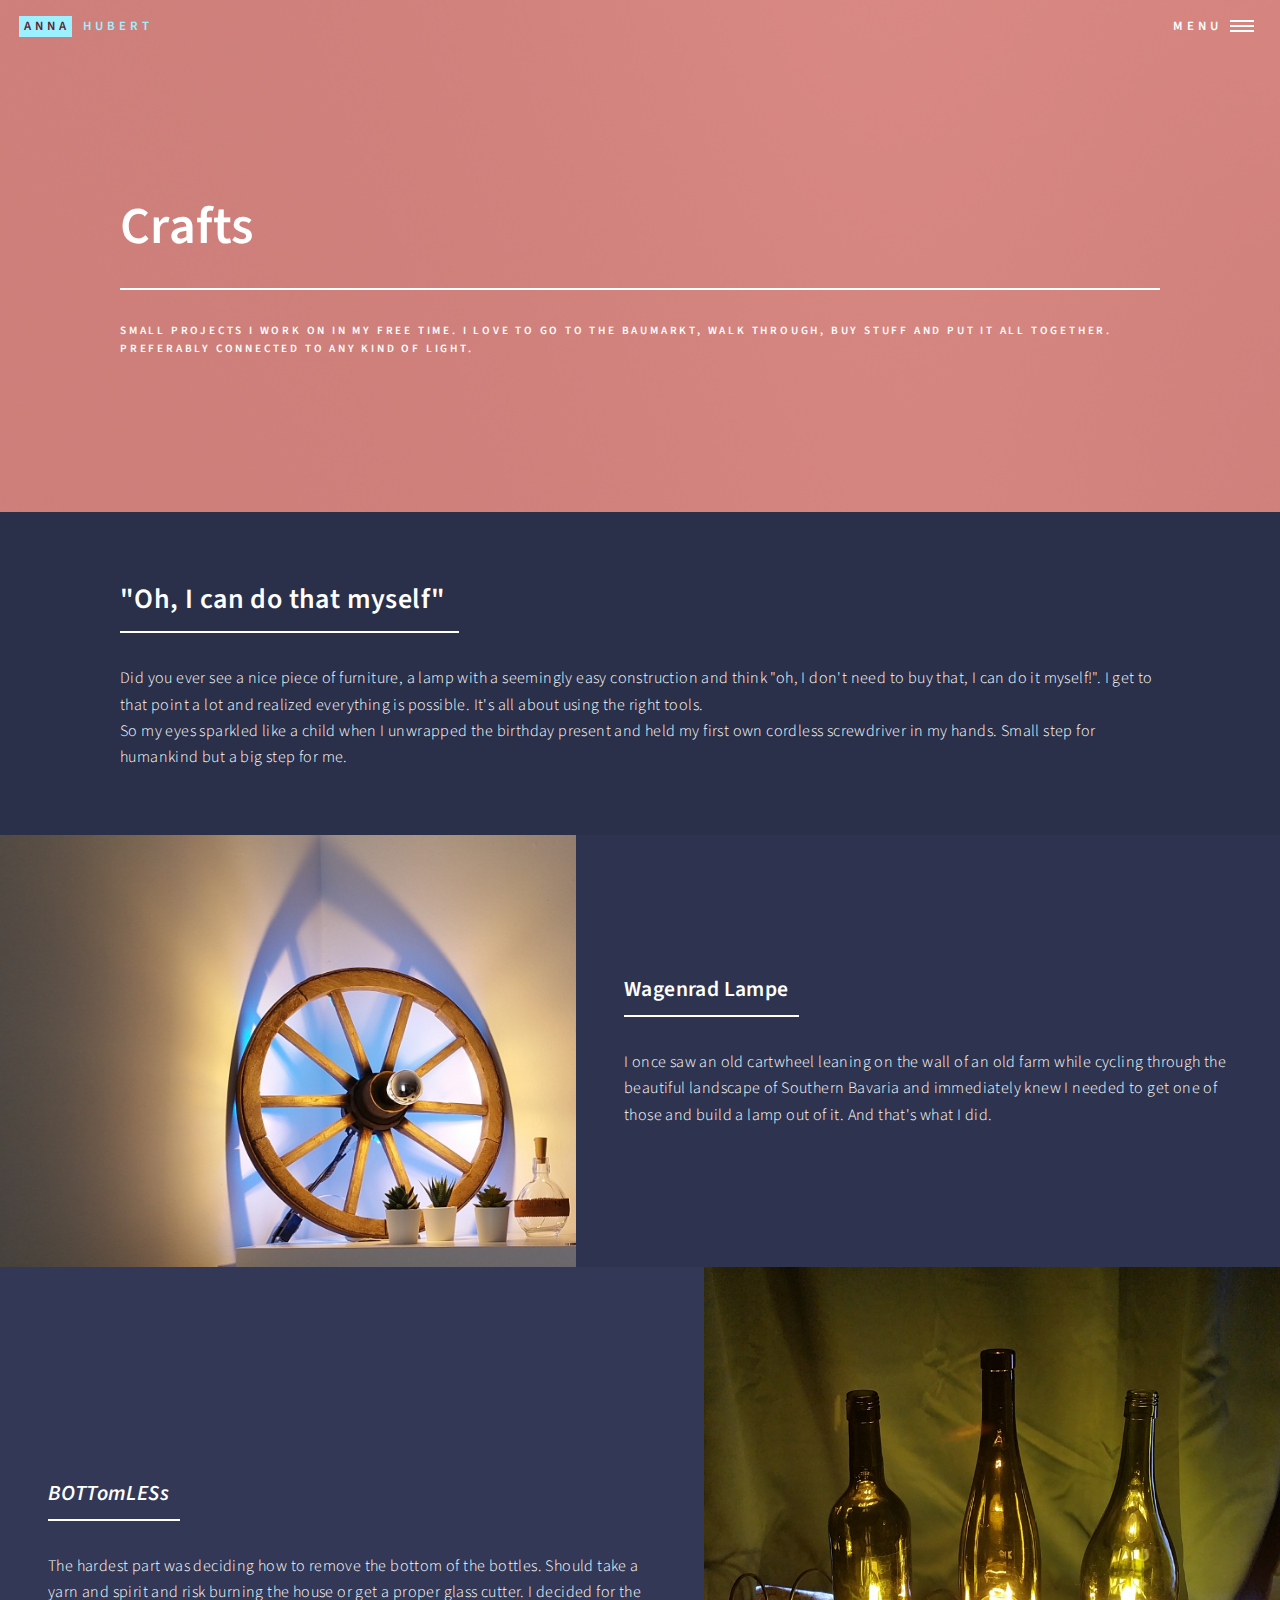
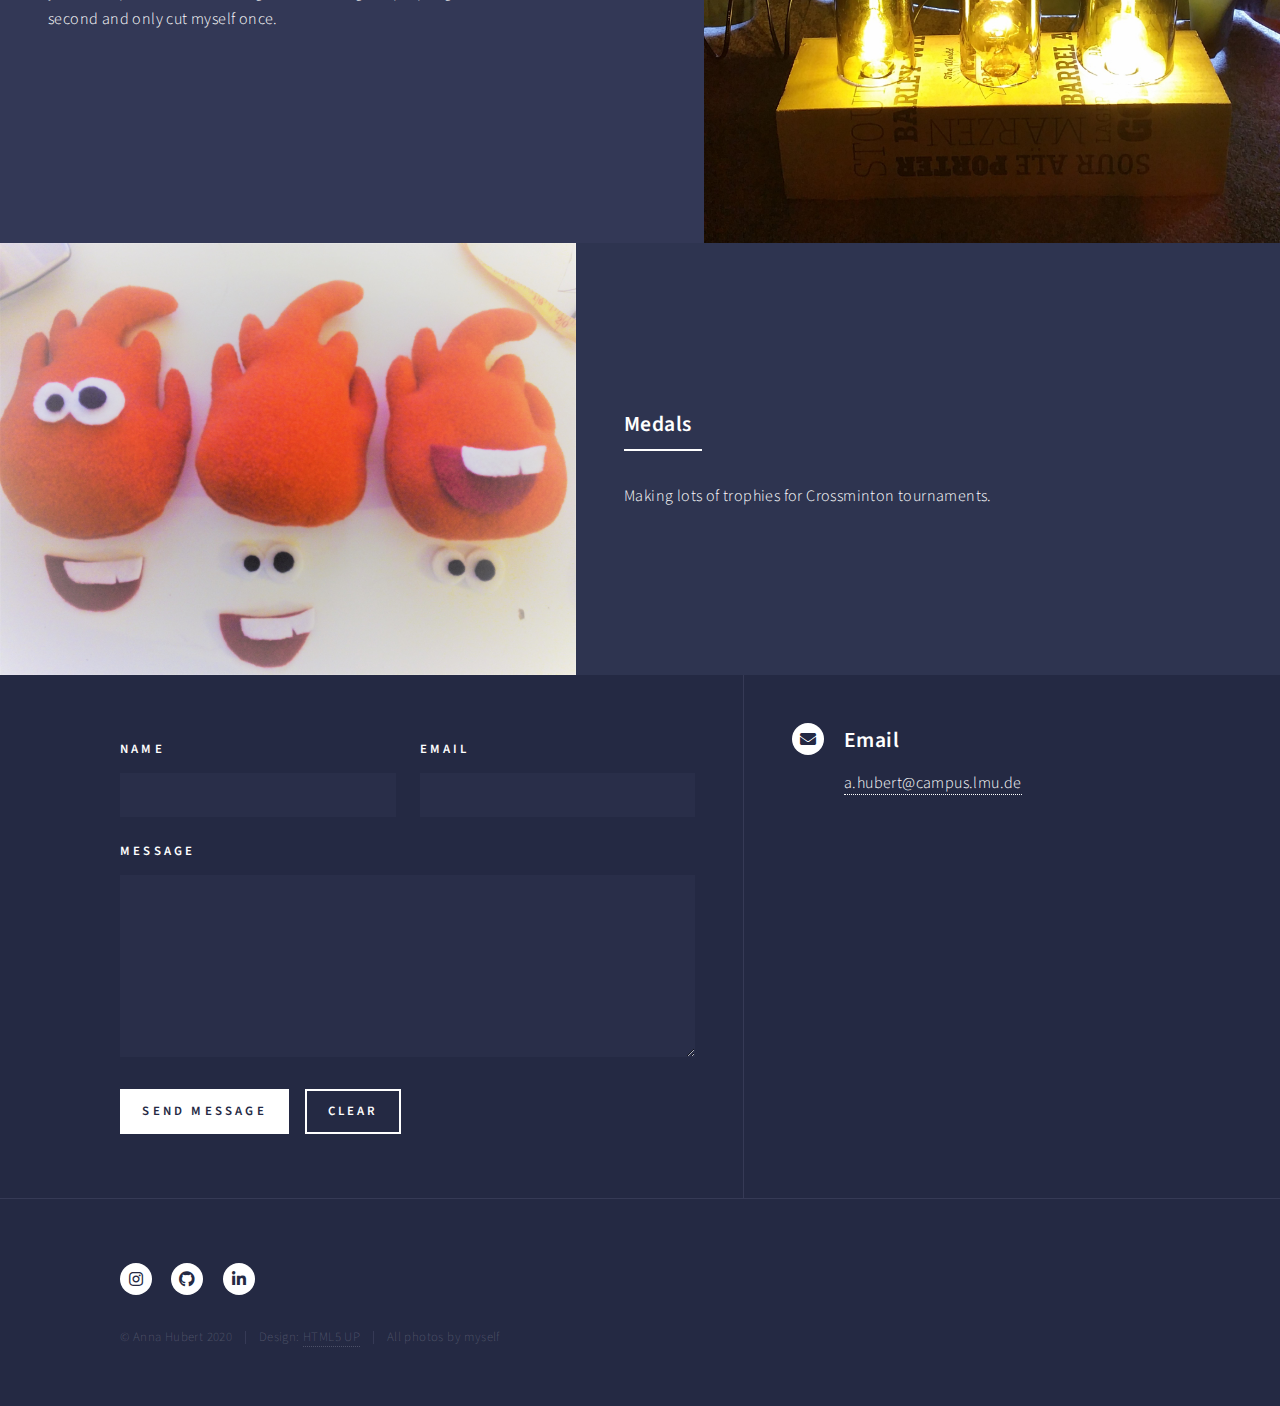
==== crafts.html @ f58e3ef0 "add upload files" ====
<!DOCTYPE HTML>
<!--
	Forty by HTML5 UP
	html5up.net | @ajlkn
	Free for personal and commercial use under the CCA 3.0 license (html5up.net/license)
-->
<html>
<head>
	<title>Anna Hubert</title>
	<meta charset="utf-8" />
	<meta name="viewport" content="width=device-width, initial-scale=1, user-scalable=no" />
	<link rel="stylesheet" href="assets/css/main.css" />
	<noscript><link rel="stylesheet" href="assets/css/noscript.css" /></noscript>
</head>
<body class="is-preload">

<!-- Wrapper -->
<div id="wrapper">

	<!-- Header -->
	<!-- Note: The "styleN" class below should match that of the banner element. -->
	<header id="header" class="alt style2">
		<a href="index.html" class="logo"><strong>Anna</strong> <span>Hubert</span></a>
		<nav>
			<a href="#menu">Menu</a>
		</nav>
	</header>

	<!-- Menu -->
	<nav id="menu">
		<ul class="links">
			<li><a href="index.html">Home</a></li>
			<li><a href="projects.html">Projects</a></li>
			<li><a href="me.html">Me</a></li>
			<li><a href="crafts.html">Crafts</a></li>
			<li><a href="sports.html">Sports</a></li>
		</ul>
	</nav>

	<!-- Banner -->
	<!-- Note: The "styleN" class below should match that of the header element. -->
	<section id="banner" class="style3">
		<div class="inner">
							<span class="image">
								<img src="images/pic07.jpg" alt="" />
							</span>
			<header class="major">
				<h1>Crafts</h1>
			</header>
			<div class="content">
				<p>Small projects I work on in my free time. I love to go to the Baumarkt, walk through, buy stuff and put it all together. Preferably connected to any kind of light.</p>
			</div>
		</div>
	</section>

	<!-- Main -->
	<div id="main">

		<!-- One -->
		<section id="one">
			<div class="inner">
				<header class="major">
					<h2>"Oh, I can do that myself"</h2>
				</header>
				<p>Did you ever see a nice piece of furniture, a lamp with a seemingly easy construction and think "oh, I don't need to buy that, I can do it myself!". I get to that point a lot and realized everything is possible. It's all about using the right tools. <br> So my eyes sparkled like a child when I unwrapped the birthday present and held my first own cordless screwdriver in my hands. Small step for humankind but a big step for me.</p>
			</div>
		</section>

		<!-- Two -->
		<section id="two" class="spotlights">
			<section>
				<a href="generic.html" class="image">
					<img src="images/wagenrad01.jpg" alt="" data-position="center center" />
				</a>
				<div class="content">
					<div class="inner">
						<header class="major">
							<h3>Wagenrad Lampe</h3>
						</header>
						<p>I once saw an old cartwheel leaning on the wall of an old farm while cycling through the beautiful landscape of Southern Bavaria and immediately knew I needed to get one of those and build a lamp out of it. And that's what I did.</p>
					</div>
				</div>
			</section>

			<!-- Three -->
			<section>
				<a href="generic.html" class="image">
					<img src="images/bottles02.jpg" alt="" data-position="top center" />
				</a>
				<div class="content">
					<div class="inner">
						<header class="major">
							<h3><i>BOTTomLESs</i></h3>
						</header>
						<p>The hardest part was deciding how to remove the bottom of the bottles. Should take a yarn and spirit and risk burning the house or get a proper glass cutter. I decided for the second and only cut myself once. </p>
					</div>
				</div>
			</section>


			<section>
				<a href="generic.html" class="image">
					<img src="images/poing.jpg" alt="" data-position="25% 25%" />
				</a>
				<div class="content">
					<div class="inner">
						<header class="major">
							<h3>Medals</h3>
						</header>
						<p>Making lots of trophies for Crossminton tournaments.</p>
					</div>
				</div>
			</section>
		</section>

	</div>

	<!-- Contact -->
	<section id="contact">
		<div class="inner">
			<section>
				<form method="post" action="#">
					<div class="fields">
						<div class="field half">
							<label for="name">Name</label>
							<input type="text" name="name" id="name" />
						</div>
						<div class="field half">
							<label for="email">Email</label>
							<input type="text" name="email" id="email" />
						</div>
						<div class="field">
							<label for="message">Message</label>
							<textarea name="message" id="message" rows="6"></textarea>
						</div>
					</div>
					<ul class="actions">
						<li><input type="submit" value="Send Message" class="primary" /></li>
						<li><input type="reset" value="Clear" /></li>
					</ul>
				</form>
			</section>
			<section class="split">
				<section>
					<div class="contact-method">
						<span class="icon solid alt fa-envelope"></span>
						<h3>Email</h3>
						<a href="#">a.hubert@campus.lmu.de</a>
					</div>
				</section>
			</section>
		</div>
	</section>

	<!-- Footer -->
	<footer id="footer">
		<div class="inner">
			<ul class="icons">
				<li><a href="#" class="icon brands alt fa-instagram"><span class="label">Instagram</span></a></li>
				<li><a href="#" class="icon brands alt fa-github"><span class="label">GitHub</span></a></li>
				<li><a href="#" class="icon brands alt fa-linkedin-in"><span class="label">LinkedIn</span></a></li>
			</ul>
			<ul class="copyright">
				<li>&copy; Anna Hubert 2020</li><li>Design: <a href="https://html5up.net">HTML5 UP</a></li><li>All photos by myself</li>
			</ul>
		</div>
	</footer>

</div>

<!-- Scripts -->
<script src="assets/js/jquery.min.js"></script>
<script src="assets/js/jquery.scrolly.min.js"></script>
<script src="assets/js/jquery.scrollex.min.js"></script>
<script src="assets/js/browser.min.js"></script>
<script src="assets/js/breakpoints.min.js"></script>
<script src="assets/js/util.js"></script>
<script src="assets/js/main.js"></script>

</body>
</html>
---- assets/css/main.css ----
@import url(fontawesome-all.min.css);
@import url("https://fonts.googleapis.com/css?family=Source+Sans+Pro:300,300italic,600,600italic");

/*
	Forty by HTML5 UP
	html5up.net | @ajlkn
	Free for personal and commercial use under the CCA 3.0 license (html5up.net/license)
*/

html, body, div, span, applet, object,
iframe, h1, h2, h3, h4, h5, h6, p, blockquote,
pre, a, abbr, acronym, address, big, cite,
code, del, dfn, em, img, ins, kbd, q, s, samp,
small, strike, strong, sub, sup, tt, var, b,
u, i, center, dl, dt, dd, ol, ul, li, fieldset,
form, label, legend, table, caption, tbody,
tfoot, thead, tr, th, td, article, aside,
canvas, details, embed, figure, figcaption,
footer, header, hgroup, menu, nav, output, ruby,
section, summary, time, mark, audio, video {
	margin: 0;
	padding: 0;
	border: 0;
	font-size: 100%;
	font: inherit;
	vertical-align: baseline;}

article, aside, details, figcaption, figure,
footer, header, hgroup, menu, nav, section {
	display: block;}

body {
	line-height: 1;
}

ol, ul {
	list-style: none;
}

blockquote, q {
	quotes: none;
}

	blockquote:before, blockquote:after, q:before, q:after {
		content: '';
		content: none;
	}

table {
	border-collapse: collapse;
	border-spacing: 0;
}

body {
	-webkit-text-size-adjust: none;
}

mark {
	background-color: transparent;
	color: inherit;
}

input::-moz-focus-inner {
	border: 0;
	padding: 0;
}

input, select, textarea {
	-moz-appearance: none;
	-webkit-appearance: none;
	-ms-appearance: none;
	appearance: none;
}

/* Basic */

	@-ms-viewport {
		width: device-width;
	}

	body {
		-ms-overflow-style: scrollbar;
	}

	@media screen and (max-width: 480px) {

		html, body {
			min-width: 320px;
		}

	}

	html {
		box-sizing: border-box;
	}

	*, *:before, *:after {
		box-sizing: inherit;
	}

	body {
		background: #242943;
	}

		body.is-preload *, body.is-preload *:before, body.is-preload *:after {
			-moz-animation: none !important;
			-webkit-animation: none !important;
			-ms-animation: none !important;
			animation: none !important;
			-moz-transition: none !important;
			-webkit-transition: none !important;
			-ms-transition: none !important;
			transition: none !important;
		}

/* Type */

	body, input, select, textarea {
		color: #ffffff;
		font-family: "Source Sans Pro", Helvetica, sans-serif;
		font-size: 17pt;
		font-weight: 300;
		letter-spacing: 0.025em;
		line-height: 1.65;
	}

		@media screen and (max-width: 1680px) {

			body, input, select, textarea {
				font-size: 14pt;
			}

		}

		@media screen and (max-width: 1280px) {

			body, input, select, textarea {
				font-size: 12pt;
			}

		}

		@media screen and (max-width: 360px) {

			body, input, select, textarea {
				font-size: 11pt;
			}

		}

	a {
		-moz-transition: color 0.2s ease-in-out, border-bottom-color 0.2s ease-in-out;
		-webkit-transition: color 0.2s ease-in-out, border-bottom-color 0.2s ease-in-out;
		-ms-transition: color 0.2s ease-in-out, border-bottom-color 0.2s ease-in-out;
		transition: color 0.2s ease-in-out, border-bottom-color 0.2s ease-in-out;
		border-bottom: dotted 1px;
		color: inherit;
		text-decoration: none;
	}

		a:hover {
			border-bottom-color: transparent;
			color: #9bf1ff !important;
		}

		a:active {
			color: #53e3fb !important;
		}

	strong, b {
		color: #ffffff;
		font-weight: 600;
	}

	em, i {
		font-style: italic;
	}

	p {
		margin: 0 0 2em 0;
	}

	h1, h2, h3, h4, h5, h6 {
		color: #ffffff;
		font-weight: 600;
		line-height: 1.65;
		margin: 0 0 1em 0;
	}

		h1 a, h2 a, h3 a, h4 a, h5 a, h6 a {
			color: inherit;
			border-bottom: 0;
		}

	h1 {
		font-size: 2.5em;
	}

	h2 {
		font-size: 1.75em;
	}

	h3 {
		font-size: 1.35em;
	}

	h4 {
		font-size: 1.1em;
	}

	h5 {
		font-size: 0.9em;
	}

	h6 {
		font-size: 0.7em;
	}

	@media screen and (max-width: 736px) {

		h1 {
			font-size: 2em;
		}

		h2 {
			font-size: 1.5em;
		}

		h3 {
			font-size: 1.25em;
		}

	}

	sub {
		font-size: 0.8em;
		position: relative;
		top: 0.5em;
	}

	sup {
		font-size: 0.8em;
		position: relative;
		top: -0.5em;
	}

	blockquote {
		border-left: solid 4px rgba(212, 212, 255, 0.1);
		font-style: italic;
		margin: 0 0 2em 0;
		padding: 0.5em 0 0.5em 2em;
	}

	code {
		background: rgba(212, 212, 255, 0.035);
		font-family: "Courier New", monospace;
		font-size: 0.9em;
		margin: 0 0.25em;
		padding: 0.25em 0.65em;
	}

	pre {
		-webkit-overflow-scrolling: touch;
		font-family: "Courier New", monospace;
		font-size: 0.9em;
		margin: 0 0 2em 0;
	}

		pre code {
			display: block;
			line-height: 1.75;
			padding: 1em 1.5em;
			overflow-x: auto;
		}

	hr {
		border: 0;
		border-bottom: solid 1px rgba(212, 212, 255, 0.1);
		margin: 2em 0;
	}

		hr.major {
			margin: 3em 0;
		}

	.align-left {
		text-align: left;
	}

	.align-center {
		text-align: center;
	}

	.align-right {
		text-align: right;
	}

/* Row */

	.row {
		display: flex;
		flex-wrap: wrap;
		box-sizing: border-box;
		align-items: stretch;
	}

		.row > * {
			box-sizing: border-box;
		}

		.row.gtr-uniform > * > :last-child {
			margin-bottom: 0;
		}

		.row.aln-left {
			justify-content: flex-start;
		}

		.row.aln-center {
			justify-content: center;
		}

		.row.aln-right {
			justify-content: flex-end;
		}

		.row.aln-top {
			align-items: flex-start;
		}

		.row.aln-middle {
			align-items: center;
		}

		.row.aln-bottom {
			align-items: flex-end;
		}

		.row > .imp {
			order: -1;
		}

		.row > .col-1 {
			width: 8.33333%;
		}

		.row > .off-1 {
			margin-left: 8.33333%;
		}

		.row > .col-2 {
			width: 16.66667%;
		}

		.row > .off-2 {
			margin-left: 16.66667%;
		}

		.row > .col-3 {
			width: 25%;
		}

		.row > .off-3 {
			margin-left: 25%;
		}

		.row > .col-4 {
			width: 33.33333%;
		}

		.row > .off-4 {
			margin-left: 33.33333%;
		}

		.row > .col-5 {
			width: 41.66667%;
		}

		.row > .off-5 {
			margin-left: 41.66667%;
		}

		.row > .col-6 {
			width: 50%;
		}

		.row > .off-6 {
			margin-left: 50%;
		}

		.row > .col-7 {
			width: 58.33333%;
		}

		.row > .off-7 {
			margin-left: 58.33333%;
		}

		.row > .col-8 {
			width: 66.66667%;
		}

		.row > .off-8 {
			margin-left: 66.66667%;
		}

		.row > .col-9 {
			width: 75%;
		}

		.row > .off-9 {
			margin-left: 75%;
		}

		.row > .col-10 {
			width: 83.33333%;
		}

		.row > .off-10 {
			margin-left: 83.33333%;
		}

		.row > .col-11 {
			width: 91.66667%;
		}

		.row > .off-11 {
			margin-left: 91.66667%;
		}

		.row > .col-12 {
			width: 100%;
		}

		.row > .off-12 {
			margin-left: 100%;
		}

		.row.gtr-0 {
			margin-top: 0;
			margin-left: 0em;
		}

			.row.gtr-0 > * {
				padding: 0 0 0 0em;
			}

			.row.gtr-0.gtr-uniform {
				margin-top: 0em;
			}

				.row.gtr-0.gtr-uniform > * {
					padding-top: 0em;
				}

		.row.gtr-25 {
			margin-top: 0;
			margin-left: -0.5em;
		}

			.row.gtr-25 > * {
				padding: 0 0 0 0.5em;
			}

			.row.gtr-25.gtr-uniform {
				margin-top: -0.5em;
			}

				.row.gtr-25.gtr-uniform > * {
					padding-top: 0.5em;
				}

		.row.gtr-50 {
			margin-top: 0;
			margin-left: -1em;
		}

			.row.gtr-50 > * {
				padding: 0 0 0 1em;
			}

			.row.gtr-50.gtr-uniform {
				margin-top: -1em;
			}

				.row.gtr-50.gtr-uniform > * {
					padding-top: 1em;
				}

		.row {
			margin-top: 0;
			margin-left: -2em;
		}

			.row > * {
				padding: 0 0 0 2em;
			}

			.row.gtr-uniform {
				margin-top: -2em;
			}

				.row.gtr-uniform > * {
					padding-top: 2em;
				}

		.row.gtr-150 {
			margin-top: 0;
			margin-left: -3em;
		}

			.row.gtr-150 > * {
				padding: 0 0 0 3em;
			}

			.row.gtr-150.gtr-uniform {
				margin-top: -3em;
			}

				.row.gtr-150.gtr-uniform > * {
					padding-top: 3em;
				}

		.row.gtr-200 {
			margin-top: 0;
			margin-left: -4em;
		}

			.row.gtr-200 > * {
				padding: 0 0 0 4em;
			}

			.row.gtr-200.gtr-uniform {
				margin-top: -4em;
			}

				.row.gtr-200.gtr-uniform > * {
					padding-top: 4em;
				}

		@media screen and (max-width: 1680px) {

			.row {
				display: flex;
				flex-wrap: wrap;
				box-sizing: border-box;
				align-items: stretch;
			}

				.row > * {
					box-sizing: border-box;
				}

				.row.gtr-uniform > * > :last-child {
					margin-bottom: 0;
				}

				.row.aln-left {
					justify-content: flex-start;
				}

				.row.aln-center {
					justify-content: center;
				}

				.row.aln-right {
					justify-content: flex-end;
				}

				.row.aln-top {
					align-items: flex-start;
				}

				.row.aln-middle {
					align-items: center;
				}

				.row.aln-bottom {
					align-items: flex-end;
				}

				.row > .imp-xlarge {
					order: -1;
				}

				.row > .col-1-xlarge {
					width: 8.33333%;
				}

				.row > .off-1-xlarge {
					margin-left: 8.33333%;
				}

				.row > .col-2-xlarge {
					width: 16.66667%;
				}

				.row > .off-2-xlarge {
					margin-left: 16.66667%;
				}

				.row > .col-3-xlarge {
					width: 25%;
				}

				.row > .off-3-xlarge {
					margin-left: 25%;
				}

				.row > .col-4-xlarge {
					width: 33.33333%;
				}

				.row > .off-4-xlarge {
					margin-left: 33.33333%;
				}

				.row > .col-5-xlarge {
					width: 41.66667%;
				}

				.row > .off-5-xlarge {
					margin-left: 41.66667%;
				}

				.row > .col-6-xlarge {
					width: 50%;
				}

				.row > .off-6-xlarge {
					margin-left: 50%;
				}

				.row > .col-7-xlarge {
					width: 58.33333%;
				}

				.row > .off-7-xlarge {
					margin-left: 58.33333%;
				}

				.row > .col-8-xlarge {
					width: 66.66667%;
				}

				.row > .off-8-xlarge {
					margin-left: 66.66667%;
				}

				.row > .col-9-xlarge {
					width: 75%;
				}

				.row > .off-9-xlarge {
					margin-left: 75%;
				}

				.row > .col-10-xlarge {
					width: 83.33333%;
				}

				.row > .off-10-xlarge {
					margin-left: 83.33333%;
				}

				.row > .col-11-xlarge {
					width: 91.66667%;
				}

				.row > .off-11-xlarge {
					margin-left: 91.66667%;
				}

				.row > .col-12-xlarge {
					width: 100%;
				}

				.row > .off-12-xlarge {
					margin-left: 100%;
				}

				.row.gtr-0 {
					margin-top: 0;
					margin-left: 0em;
				}

					.row.gtr-0 > * {
						padding: 0 0 0 0em;
					}

					.row.gtr-0.gtr-uniform {
						margin-top: 0em;
					}

						.row.gtr-0.gtr-uniform > * {
							padding-top: 0em;
						}

				.row.gtr-25 {
					margin-top: 0;
					margin-left: -0.5em;
				}

					.row.gtr-25 > * {
						padding: 0 0 0 0.5em;
					}

					.row.gtr-25.gtr-uniform {
						margin-top: -0.5em;
					}

						.row.gtr-25.gtr-uniform > * {
							padding-top: 0.5em;
						}

				.row.gtr-50 {
					margin-top: 0;
					margin-left: -1em;
				}

					.row.gtr-50 > * {
						padding: 0 0 0 1em;
					}

					.row.gtr-50.gtr-uniform {
						margin-top: -1em;
					}

						.row.gtr-50.gtr-uniform > * {
							padding-top: 1em;
						}

				.row {
					margin-top: 0;
					margin-left: -2em;
				}

					.row > * {
						padding: 0 0 0 2em;
					}

					.row.gtr-uniform {
						margin-top: -2em;
					}

						.row.gtr-uniform > * {
							padding-top: 2em;
						}

				.row.gtr-150 {
					margin-top: 0;
					margin-left: -3em;
				}

					.row.gtr-150 > * {
						padding: 0 0 0 3em;
					}

					.row.gtr-150.gtr-uniform {
						margin-top: -3em;
					}

						.row.gtr-150.gtr-uniform > * {
							padding-top: 3em;
						}

				.row.gtr-200 {
					margin-top: 0;
					margin-left: -4em;
				}

					.row.gtr-200 > * {
						padding: 0 0 0 4em;
					}

					.row.gtr-200.gtr-uniform {
						margin-top: -4em;
					}

						.row.gtr-200.gtr-uniform > * {
							padding-top: 4em;
						}

		}

		@media screen and (max-width: 1280px) {

			.row {
				display: flex;
				flex-wrap: wrap;
				box-sizing: border-box;
				align-items: stretch;
			}

				.row > * {
					box-sizing: border-box;
				}

				.row.gtr-uniform > * > :last-child {
					margin-bottom: 0;
				}

				.row.aln-left {
					justify-content: flex-start;
				}

				.row.aln-center {
					justify-content: center;
				}

				.row.aln-right {
					justify-content: flex-end;
				}

				.row.aln-top {
					align-items: flex-start;
				}

				.row.aln-middle {
					align-items: center;
				}

				.row.aln-bottom {
					align-items: flex-end;
				}

				.row > .imp-large {
					order: -1;
				}

				.row > .col-1-large {
					width: 8.33333%;
				}

				.row > .off-1-large {
					margin-left: 8.33333%;
				}

				.row > .col-2-large {
					width: 16.66667%;
				}

				.row > .off-2-large {
					margin-left: 16.66667%;
				}

				.row > .col-3-large {
					width: 25%;
				}

				.row > .off-3-large {
					margin-left: 25%;
				}

				.row > .col-4-large {
					width: 33.33333%;
				}

				.row > .off-4-large {
					margin-left: 33.33333%;
				}

				.row > .col-5-large {
					width: 41.66667%;
				}

				.row > .off-5-large {
					margin-left: 41.66667%;
				}

				.row > .col-6-large {
					width: 50%;
				}

				.row > .off-6-large {
					margin-left: 50%;
				}

				.row > .col-7-large {
					width: 58.33333%;
				}

				.row > .off-7-large {
					margin-left: 58.33333%;
				}

				.row > .col-8-large {
					width: 66.66667%;
				}

				.row > .off-8-large {
					margin-left: 66.66667%;
				}

				.row > .col-9-large {
					width: 75%;
				}

				.row > .off-9-large {
					margin-left: 75%;
				}

				.row > .col-10-large {
					width: 83.33333%;
				}

				.row > .off-10-large {
					margin-left: 83.33333%;
				}

				.row > .col-11-large {
					width: 91.66667%;
				}

				.row > .off-11-large {
					margin-left: 91.66667%;
				}

				.row > .col-12-large {
					width: 100%;
				}

				.row > .off-12-large {
					margin-left: 100%;
				}

				.row.gtr-0 {
					margin-top: 0;
					margin-left: 0em;
				}

					.row.gtr-0 > * {
						padding: 0 0 0 0em;
					}

					.row.gtr-0.gtr-uniform {
						margin-top: 0em;
					}

						.row.gtr-0.gtr-uniform > * {
							padding-top: 0em;
						}

				.row.gtr-25 {
					margin-top: 0;
					margin-left: -0.375em;
				}

					.row.gtr-25 > * {
						padding: 0 0 0 0.375em;
					}

					.row.gtr-25.gtr-uniform {
						margin-top: -0.375em;
					}

						.row.gtr-25.gtr-uniform > * {
							padding-top: 0.375em;
						}

				.row.gtr-50 {
					margin-top: 0;
					margin-left: -0.75em;
				}

					.row.gtr-50 > * {
						padding: 0 0 0 0.75em;
					}

					.row.gtr-50.gtr-uniform {
						margin-top: -0.75em;
					}

						.row.gtr-50.gtr-uniform > * {
							padding-top: 0.75em;
						}

				.row {
					margin-top: 0;
					margin-left: -1.5em;
				}

					.row > * {
						padding: 0 0 0 1.5em;
					}

					.row.gtr-uniform {
						margin-top: -1.5em;
					}

						.row.gtr-uniform > * {
							padding-top: 1.5em;
						}

				.row.gtr-150 {
					margin-top: 0;
					margin-left: -2.25em;
				}

					.row.gtr-150 > * {
						padding: 0 0 0 2.25em;
					}

					.row.gtr-150.gtr-uniform {
						margin-top: -2.25em;
					}

						.row.gtr-150.gtr-uniform > * {
							padding-top: 2.25em;
						}

				.row.gtr-200 {
					margin-top: 0;
					margin-left: -3em;
				}

					.row.gtr-200 > * {
						padding: 0 0 0 3em;
					}

					.row.gtr-200.gtr-uniform {
						margin-top: -3em;
					}

						.row.gtr-200.gtr-uniform > * {
							padding-top: 3em;
						}

		}

		@media screen and (max-width: 980px) {

			.row {
				display: flex;
				flex-wrap: wrap;
				box-sizing: border-box;
				align-items: stretch;
			}

				.row > * {
					box-sizing: border-box;
				}

				.row.gtr-uniform > * > :last-child {
					margin-bottom: 0;
				}

				.row.aln-left {
					justify-content: flex-start;
				}

				.row.aln-center {
					justify-content: center;
				}

				.row.aln-right {
					justify-content: flex-end;
				}

				.row.aln-top {
					align-items: flex-start;
				}

				.row.aln-middle {
					align-items: center;
				}

				.row.aln-bottom {
					align-items: flex-end;
				}

				.row > .imp-medium {
					order: -1;
				}

				.row > .col-1-medium {
					width: 8.33333%;
				}

				.row > .off-1-medium {
					margin-left: 8.33333%;
				}

				.row > .col-2-medium {
					width: 16.66667%;
				}

				.row > .off-2-medium {
					margin-left: 16.66667%;
				}

				.row > .col-3-medium {
					width: 25%;
				}

				.row > .off-3-medium {
					margin-left: 25%;
				}

				.row > .col-4-medium {
					width: 33.33333%;
				}

				.row > .off-4-medium {
					margin-left: 33.33333%;
				}

				.row > .col-5-medium {
					width: 41.66667%;
				}

				.row > .off-5-medium {
					margin-left: 41.66667%;
				}

				.row > .col-6-medium {
					width: 50%;
				}

				.row > .off-6-medium {
					margin-left: 50%;
				}

				.row > .col-7-medium {
					width: 58.33333%;
				}

				.row > .off-7-medium {
					margin-left: 58.33333%;
				}

				.row > .col-8-medium {
					width: 66.66667%;
				}

				.row > .off-8-medium {
					margin-left: 66.66667%;
				}

				.row > .col-9-medium {
					width: 75%;
				}

				.row > .off-9-medium {
					margin-left: 75%;
				}

				.row > .col-10-medium {
					width: 83.33333%;
				}

				.row > .off-10-medium {
					margin-left: 83.33333%;
				}

				.row > .col-11-medium {
					width: 91.66667%;
				}

				.row > .off-11-medium {
					margin-left: 91.66667%;
				}

				.row > .col-12-medium {
					width: 100%;
				}

				.row > .off-12-medium {
					margin-left: 100%;
				}

				.row.gtr-0 {
					margin-top: 0;
					margin-left: 0em;
				}

					.row.gtr-0 > * {
						padding: 0 0 0 0em;
					}

					.row.gtr-0.gtr-uniform {
						margin-top: 0em;
					}

						.row.gtr-0.gtr-uniform > * {
							padding-top: 0em;
						}

				.row.gtr-25 {
					margin-top: 0;
					margin-left: -0.375em;
				}

					.row.gtr-25 > * {
						padding: 0 0 0 0.375em;
					}

					.row.gtr-25.gtr-uniform {
						margin-top: -0.375em;
					}

						.row.gtr-25.gtr-uniform > * {
							padding-top: 0.375em;
						}

				.row.gtr-50 {
					margin-top: 0;
					margin-left: -0.75em;
				}

					.row.gtr-50 > * {
						padding: 0 0 0 0.75em;
					}

					.row.gtr-50.gtr-uniform {
						margin-top: -0.75em;
					}

						.row.gtr-50.gtr-uniform > * {
							padding-top: 0.75em;
						}

				.row {
					margin-top: 0;
					margin-left: -1.5em;
				}

					.row > * {
						padding: 0 0 0 1.5em;
					}

					.row.gtr-uniform {
						margin-top: -1.5em;
					}

						.row.gtr-uniform > * {
							padding-top: 1.5em;
						}

				.row.gtr-150 {
					margin-top: 0;
					margin-left: -2.25em;
				}

					.row.gtr-150 > * {
						padding: 0 0 0 2.25em;
					}

					.row.gtr-150.gtr-uniform {
						margin-top: -2.25em;
					}

						.row.gtr-150.gtr-uniform > * {
							padding-top: 2.25em;
						}

				.row.gtr-200 {
					margin-top: 0;
					margin-left: -3em;
				}

					.row.gtr-200 > * {
						padding: 0 0 0 3em;
					}

					.row.gtr-200.gtr-uniform {
						margin-top: -3em;
					}

						.row.gtr-200.gtr-uniform > * {
							padding-top: 3em;
						}

		}

		@media screen and (max-width: 736px) {

			.row {
				display: flex;
				flex-wrap: wrap;
				box-sizing: border-box;
				align-items: stretch;
			}

				.row > * {
					box-sizing: border-box;
				}

				.row.gtr-uniform > * > :last-child {
					margin-bottom: 0;
				}

				.row.aln-left {
					justify-content: flex-start;
				}

				.row.aln-center {
					justify-content: center;
				}

				.row.aln-right {
					justify-content: flex-end;
				}

				.row.aln-top {
					align-items: flex-start;
				}

				.row.aln-middle {
					align-items: center;
				}

				.row.aln-bottom {
					align-items: flex-end;
				}

				.row > .imp-small {
					order: -1;
				}

				.row > .col-1-small {
					width: 8.33333%;
				}

				.row > .off-1-small {
					margin-left: 8.33333%;
				}

				.row > .col-2-small {
					width: 16.66667%;
				}

				.row > .off-2-small {
					margin-left: 16.66667%;
				}

				.row > .col-3-small {
					width: 25%;
				}

				.row > .off-3-small {
					margin-left: 25%;
				}

				.row > .col-4-small {
					width: 33.33333%;
				}

				.row > .off-4-small {
					margin-left: 33.33333%;
				}

				.row > .col-5-small {
					width: 41.66667%;
				}

				.row > .off-5-small {
					margin-left: 41.66667%;
				}

				.row > .col-6-small {
					width: 50%;
				}

				.row > .off-6-small {
					margin-left: 50%;
				}

				.row > .col-7-small {
					width: 58.33333%;
				}

				.row > .off-7-small {
					margin-left: 58.33333%;
				}

				.row > .col-8-small {
					width: 66.66667%;
				}

				.row > .off-8-small {
					margin-left: 66.66667%;
				}

				.row > .col-9-small {
					width: 75%;
				}

				.row > .off-9-small {
					margin-left: 75%;
				}

				.row > .col-10-small {
					width: 83.33333%;
				}

				.row > .off-10-small {
					margin-left: 83.33333%;
				}

				.row > .col-11-small {
					width: 91.66667%;
				}

				.row > .off-11-small {
					margin-left: 91.66667%;
				}

				.row > .col-12-small {
					width: 100%;
				}

				.row > .off-12-small {
					margin-left: 100%;
				}

				.row.gtr-0 {
					margin-top: 0;
					margin-left: 0em;
				}

					.row.gtr-0 > * {
						padding: 0 0 0 0em;
					}

					.row.gtr-0.gtr-uniform {
						margin-top: 0em;
					}

						.row.gtr-0.gtr-uniform > * {
							padding-top: 0em;
						}

				.row.gtr-25 {
					margin-top: 0;
					margin-left: -0.3125em;
				}

					.row.gtr-25 > * {
						padding: 0 0 0 0.3125em;
					}

					.row.gtr-25.gtr-uniform {
						margin-top: -0.3125em;
					}

						.row.gtr-25.gtr-uniform > * {
							padding-top: 0.3125em;
						}

				.row.gtr-50 {
					margin-top: 0;
					margin-left: -0.625em;
				}

					.row.gtr-50 > * {
						padding: 0 0 0 0.625em;
					}

					.row.gtr-50.gtr-uniform {
						margin-top: -0.625em;
					}

						.row.gtr-50.gtr-uniform > * {
							padding-top: 0.625em;
						}

				.row {
					margin-top: 0;
					margin-left: -1.25em;
				}

					.row > * {
						padding: 0 0 0 1.25em;
					}

					.row.gtr-uniform {
						margin-top: -1.25em;
					}

						.row.gtr-uniform > * {
							padding-top: 1.25em;
						}

				.row.gtr-150 {
					margin-top: 0;
					margin-left: -1.875em;
				}

					.row.gtr-150 > * {
						padding: 0 0 0 1.875em;
					}

					.row.gtr-150.gtr-uniform {
						margin-top: -1.875em;
					}

						.row.gtr-150.gtr-uniform > * {
							padding-top: 1.875em;
						}

				.row.gtr-200 {
					margin-top: 0;
					margin-left: -2.5em;
				}

					.row.gtr-200 > * {
						padding: 0 0 0 2.5em;
					}

					.row.gtr-200.gtr-uniform {
						margin-top: -2.5em;
					}

						.row.gtr-200.gtr-uniform > * {
							padding-top: 2.5em;
						}

		}

		@media screen and (max-width: 480px) {

			.row {
				display: flex;
				flex-wrap: wrap;
				box-sizing: border-box;
				align-items: stretch;
			}

				.row > * {
					box-sizing: border-box;
				}

				.row.gtr-uniform > * > :last-child {
					margin-bottom: 0;
				}

				.row.aln-left {
					justify-content: flex-start;
				}

				.row.aln-center {
					justify-content: center;
				}

				.row.aln-right {
					justify-content: flex-end;
				}

				.row.aln-top {
					align-items: flex-start;
				}

				.row.aln-middle {
					align-items: center;
				}

				.row.aln-bottom {
					align-items: flex-end;
				}

				.row > .imp-xsmall {
					order: -1;
				}

				.row > .col-1-xsmall {
					width: 8.33333%;
				}

				.row > .off-1-xsmall {
					margin-left: 8.33333%;
				}

				.row > .col-2-xsmall {
					width: 16.66667%;
				}

				.row > .off-2-xsmall {
					margin-left: 16.66667%;
				}

				.row > .col-3-xsmall {
					width: 25%;
				}

				.row > .off-3-xsmall {
					margin-left: 25%;
				}

				.row > .col-4-xsmall {
					width: 33.33333%;
				}

				.row > .off-4-xsmall {
					margin-left: 33.33333%;
				}

				.row > .col-5-xsmall {
					width: 41.66667%;
				}

				.row > .off-5-xsmall {
					margin-left: 41.66667%;
				}

				.row > .col-6-xsmall {
					width: 50%;
				}

				.row > .off-6-xsmall {
					margin-left: 50%;
				}

				.row > .col-7-xsmall {
					width: 58.33333%;
				}

				.row > .off-7-xsmall {
					margin-left: 58.33333%;
				}

				.row > .col-8-xsmall {
					width: 66.66667%;
				}

				.row > .off-8-xsmall {
					margin-left: 66.66667%;
				}

				.row > .col-9-xsmall {
					width: 75%;
				}

				.row > .off-9-xsmall {
					margin-left: 75%;
				}

				.row > .col-10-xsmall {
					width: 83.33333%;
				}

				.row > .off-10-xsmall {
					margin-left: 83.33333%;
				}

				.row > .col-11-xsmall {
					width: 91.66667%;
				}

				.row > .off-11-xsmall {
					margin-left: 91.66667%;
				}

				.row > .col-12-xsmall {
					width: 100%;
				}

				.row > .off-12-xsmall {
					margin-left: 100%;
				}

				.row.gtr-0 {
					margin-top: 0;
					margin-left: 0em;
				}

					.row.gtr-0 > * {
						padding: 0 0 0 0em;
					}

					.row.gtr-0.gtr-uniform {
						margin-top: 0em;
					}

						.row.gtr-0.gtr-uniform > * {
							padding-top: 0em;
						}

				.row.gtr-25 {
					margin-top: 0;
					margin-left: -0.3125em;
				}

					.row.gtr-25 > * {
						padding: 0 0 0 0.3125em;
					}

					.row.gtr-25.gtr-uniform {
						margin-top: -0.3125em;
					}

						.row.gtr-25.gtr-uniform > * {
							padding-top: 0.3125em;
						}

				.row.gtr-50 {
					margin-top: 0;
					margin-left: -0.625em;
				}

					.row.gtr-50 > * {
						padding: 0 0 0 0.625em;
					}

					.row.gtr-50.gtr-uniform {
						margin-top: -0.625em;
					}

						.row.gtr-50.gtr-uniform > * {
							padding-top: 0.625em;
						}

				.row {
					margin-top: 0;
					margin-left: -1.25em;
				}

					.row > * {
						padding: 0 0 0 1.25em;
					}

					.row.gtr-uniform {
						margin-top: -1.25em;
					}

						.row.gtr-uniform > * {
							padding-top: 1.25em;
						}

				.row.gtr-150 {
					margin-top: 0;
					margin-left: -1.875em;
				}

					.row.gtr-150 > * {
						padding: 0 0 0 1.875em;
					}

					.row.gtr-150.gtr-uniform {
						margin-top: -1.875em;
					}

						.row.gtr-150.gtr-uniform > * {
							padding-top: 1.875em;
						}

				.row.gtr-200 {
					margin-top: 0;
					margin-left: -2.5em;
				}

					.row.gtr-200 > * {
						padding: 0 0 0 2.5em;
					}

					.row.gtr-200.gtr-uniform {
						margin-top: -2.5em;
					}

						.row.gtr-200.gtr-uniform > * {
							padding-top: 2.5em;
						}

		}

/* Section/Article */

	section.special, article.special {
		text-align: center;
	}

	header.major {
		width: -moz-max-content;
		width: -webkit-max-content;
		width: -ms-max-content;
		width: max-content;
		margin-bottom: 2em;
	}

		header.major > :first-child {
			margin-bottom: 0;
			width: calc(100% + 0.5em);
		}

			header.major > :first-child:after {
				content: '';
				background-color: #ffffff;
				display: block;
				height: 2px;
				margin: 0.325em 0 0.5em 0;
				width: 100%;
			}

		header.major > p {
			font-size: 0.7em;
			font-weight: 600;
			letter-spacing: 0.25em;
			margin-bottom: 0;
			text-transform: uppercase;
		}

		body.is-ie header.major > :first-child:after {
			max-width: 9em;
		}

		body.is-ie header.major > h1:after {
			max-width: 100% !important;
		}

	@media screen and (max-width: 736px) {

		header.major > p br {
			display: none;
		}

	}

/* Form */

	form {
		margin: 0 0 2em 0;
	}

		form > :last-child {
			margin-bottom: 0;
		}

		form > .fields {
			display: -moz-flex;
			display: -webkit-flex;
			display: -ms-flex;
			display: flex;
			-moz-flex-wrap: wrap;
			-webkit-flex-wrap: wrap;
			-ms-flex-wrap: wrap;
			flex-wrap: wrap;
			width: calc(100% + 3em);
			margin: -1.5em 0 2em -1.5em;
		}

			form > .fields > .field {
				-moz-flex-grow: 0;
				-webkit-flex-grow: 0;
				-ms-flex-grow: 0;
				flex-grow: 0;
				-moz-flex-shrink: 0;
				-webkit-flex-shrink: 0;
				-ms-flex-shrink: 0;
				flex-shrink: 0;
				padding: 1.5em 0 0 1.5em;
				width: calc(100% - 1.5em);
			}

				form > .fields > .field.half {
					width: calc(50% - 0.75em);
				}

				form > .fields > .field.third {
					width: calc(100%/3 - 0.5em);
				}

				form > .fields > .field.quarter {
					width: calc(25% - 0.375em);
				}

		@media screen and (max-width: 480px) {

			form > .fields {
				width: calc(100% + 3em);
				margin: -1.5em 0 2em -1.5em;
			}

				form > .fields > .field {
					padding: 1.5em 0 0 1.5em;
					width: calc(100% - 1.5em);
				}

					form > .fields > .field.half {
						width: calc(100% - 1.5em);
					}

					form > .fields > .field.third {
						width: calc(100% - 1.5em);
					}

					form > .fields > .field.quarter {
						width: calc(100% - 1.5em);
					}

		}

	label {
		color: #ffffff;
		display: block;
		font-size: 0.8em;
		font-weight: 600;
		letter-spacing: 0.25em;
		margin: 0 0 1em 0;
		text-transform: uppercase;
	}

	input[type="text"],
	input[type="password"],
	input[type="email"],
	input[type="tel"],
	input[type="search"],
	input[type="url"],
	select,
	textarea {
		-moz-appearance: none;
		-webkit-appearance: none;
		-ms-appearance: none;
		appearance: none;
		background: rgba(212, 212, 255, 0.035);
		border: none;
		border-radius: 0;
		color: inherit;
		display: block;
		outline: 0;
		padding: 0 1em;
		text-decoration: none;
		width: 100%;
	}

		input[type="text"]:invalid,
		input[type="password"]:invalid,
		input[type="email"]:invalid,
		input[type="tel"]:invalid,
		input[type="search"]:invalid,
		input[type="url"]:invalid,
		select:invalid,
		textarea:invalid {
			box-shadow: none;
		}

		input[type="text"]:focus,
		input[type="password"]:focus,
		input[type="email"]:focus,
		input[type="tel"]:focus,
		input[type="search"]:focus,
		input[type="url"]:focus,
		select:focus,
		textarea:focus {
			border-color: #9bf1ff;
			box-shadow: 0 0 0 2px #9bf1ff;
		}

	select {
		background-image: url("data:image/svg+xml;charset=utf8,%3Csvg xmlns='http://www.w3.org/2000/svg' width='40' height='40' preserveAspectRatio='none' viewBox='0 0 40 40'%3E%3Cpath d='M9.4,12.3l10.4,10.4l10.4-10.4c0.2-0.2,0.5-0.4,0.9-0.4c0.3,0,0.6,0.1,0.9,0.4l3.3,3.3c0.2,0.2,0.4,0.5,0.4,0.9 c0,0.4-0.1,0.6-0.4,0.9L20.7,31.9c-0.2,0.2-0.5,0.4-0.9,0.4c-0.3,0-0.6-0.1-0.9-0.4L4.3,17.3c-0.2-0.2-0.4-0.5-0.4-0.9 c0-0.4,0.1-0.6,0.4-0.9l3.3-3.3c0.2-0.2,0.5-0.4,0.9-0.4S9.1,12.1,9.4,12.3z' fill='rgba(212, 212, 255, 0.1)' /%3E%3C/svg%3E");
		background-size: 1.25rem;
		background-repeat: no-repeat;
		background-position: calc(100% - 1rem) center;
		height: 2.75em;
		padding-right: 2.75em;
		text-overflow: ellipsis;
	}

		select option {
			color: #ffffff;
			background: #242943;
		}

		select:focus::-ms-value {
			background-color: transparent;
		}

		select::-ms-expand {
			display: none;
		}

	input[type="text"],
	input[type="password"],
	input[type="email"],
	input[type="tel"],
	input[type="search"],
	input[type="url"],
	select {
		height: 2.75em;
	}

	textarea {
		padding: 0.75em 1em;
	}

	input[type="checkbox"],
	input[type="radio"] {
		-moz-appearance: none;
		-webkit-appearance: none;
		-ms-appearance: none;
		appearance: none;
		display: block;
		float: left;
		margin-right: -2em;
		opacity: 0;
		width: 1em;
		z-index: -1;
	}

		input[type="checkbox"] + label,
		input[type="radio"] + label {
			text-decoration: none;
			color: #ffffff;
			cursor: pointer;
			display: inline-block;
			font-weight: 300;
			padding-left: 2.65em;
			padding-right: 0.75em;
			position: relative;
		}

			input[type="checkbox"] + label:before,
			input[type="radio"] + label:before {
				-moz-osx-font-smoothing: grayscale;
				-webkit-font-smoothing: antialiased;
				display: inline-block;
				font-style: normal;
				font-variant: normal;
				text-rendering: auto;
				line-height: 1;
				text-transform: none !important;
				font-family: 'Font Awesome 5 Free';
				font-weight: 900;
			}

			input[type="checkbox"] + label:before,
			input[type="radio"] + label:before {
				background: rgba(212, 212, 255, 0.035);
				content: '';
				display: inline-block;
				font-size: 0.8em;
				height: 2.0625em;
				left: 0;
				letter-spacing: 0;
				line-height: 2.0625em;
				position: absolute;
				text-align: center;
				top: 0;
				width: 2.0625em;
			}

		input[type="checkbox"]:checked + label:before,
		input[type="radio"]:checked + label:before {
			background: #ffffff;
			border-color: #9bf1ff;
			content: '\f00c';
			color: #242943;
		}

		input[type="checkbox"]:focus + label:before,
		input[type="radio"]:focus + label:before {
			box-shadow: 0 0 0 2px #9bf1ff;
		}

	input[type="radio"] + label:before {
		border-radius: 100%;
	}

	::-webkit-input-placeholder {
		color: rgba(244, 244, 255, 0.2) !important;
		opacity: 1.0;
	}

	:-moz-placeholder {
		color: rgba(244, 244, 255, 0.2) !important;
		opacity: 1.0;
	}

	::-moz-placeholder {
		color: rgba(244, 244, 255, 0.2) !important;
		opacity: 1.0;
	}

	:-ms-input-placeholder {
		color: rgba(244, 244, 255, 0.2) !important;
		opacity: 1.0;
	}

/* Box */

	.box {
		border: solid 1px rgba(212, 212, 255, 0.1);
		margin-bottom: 2em;
		padding: 1.5em;
	}

		.box > :last-child,
		.box > :last-child > :last-child,
		.box > :last-child > :last-child > :last-child {
			margin-bottom: 0;
		}

		.box.alt {
			border: 0;
			border-radius: 0;
			padding: 0;
		}

/* Icon */

	.icon {
		text-decoration: none;
		border-bottom: none;
		position: relative;
	}

		.icon:before {
			-moz-osx-font-smoothing: grayscale;
			-webkit-font-smoothing: antialiased;
			display: inline-block;
			font-style: normal;
			font-variant: normal;
			text-rendering: auto;
			line-height: 1;
			text-transform: none !important;
			font-family: 'Font Awesome 5 Free';
			font-weight: 400;
		}

		.icon > .label {
			display: none;
		}

		.icon:before {
			line-height: inherit;
		}

		.icon.solid:before {
			font-weight: 900;
		}

		.icon.brands:before {
			font-family: 'Font Awesome 5 Brands';
		}

		.icon.alt:before {
			background-color: #ffffff;
			border-radius: 100%;
			color: #242943;
			display: inline-block;
			height: 2em;
			line-height: 2em;
			text-align: center;
			width: 2em;
		}

	a.icon.alt:before {
		-moz-transition: background-color 0.2s ease-in-out;
		-webkit-transition: background-color 0.2s ease-in-out;
		-ms-transition: background-color 0.2s ease-in-out;
		transition: background-color 0.2s ease-in-out;
	}

	a.icon.alt:hover:before {
		background-color: #6fc3df;
	}

	a.icon.alt:active:before {
		background-color: #37a6cb;
	}

/* Image */

	.image {
		border: 0;
		display: inline-block;
		position: relative;
	}

		.image img {
			display: block;
		}

		.image.left, .image.right {
			max-width: 30%;
		}

			.image.left img, .image.right img {
				width: 100%;
			}

		.image.left {
			float: left;
			margin: 0 1.5em 1.25em 0;
			top: 0.25em;
		}

		.image.right {
			float: right;
			margin: 0 0 1.25em 1.5em;
			top: 0.25em;
		}

		.image.fit {
			display: block;
			margin: 0 0 2em 0;
			width: 100%;
		}

			.image.fit img {
				width: 100%;
			}

		.image.main {
			display: block;
			margin: 2.5em 0;
			width: 100%;
		}

			.image.main img {
				width: 100%;
			}

			@media screen and (max-width: 736px) {

				.image.main {
					margin: 1.5em 0;
				}

			}

/* List */

	ol {
		list-style: decimal;
		margin: 0 0 2em 0;
		padding-left: 1.25em;
	}

		ol li {
			padding-left: 0.25em;
		}

	ul {
		list-style: disc;
		margin: 0 0 2em 0;
		padding-left: 1em;
	}

		ul li {
			padding-left: 0.5em;
		}

		ul.alt {
			list-style: none;
			padding-left: 0;
		}

			ul.alt li {
				border-top: solid 1px rgba(212, 212, 255, 0.1);
				padding: 0.5em 0;
			}

				ul.alt li:first-child {
					border-top: 0;
					padding-top: 0;
				}

	dl {
		margin: 0 0 2em 0;
	}

		dl dt {
			display: block;
			font-weight: 600;
			margin: 0 0 1em 0;
		}

		dl dd {
			margin-left: 2em;
		}

/* Actions */

	ul.actions {
		display: -moz-flex;
		display: -webkit-flex;
		display: -ms-flex;
		display: flex;
		cursor: default;
		list-style: none;
		margin-left: -1em;
		padding-left: 0;
	}

		ul.actions li {
			padding: 0 0 0 1em;
			vertical-align: middle;
		}

		ul.actions.special {
			-moz-justify-content: center;
			-webkit-justify-content: center;
			-ms-justify-content: center;
			justify-content: center;
			width: 100%;
			margin-left: 0;
		}

			ul.actions.special li:first-child {
				padding-left: 0;
			}

		ul.actions.stacked {
			-moz-flex-direction: column;
			-webkit-flex-direction: column;
			-ms-flex-direction: column;
			flex-direction: column;
			margin-left: 0;
		}

			ul.actions.stacked li {
				padding: 1.3em 0 0 0;
			}

				ul.actions.stacked li:first-child {
					padding-top: 0;
				}

		ul.actions.fit {
			width: calc(100% + 1em);
		}

			ul.actions.fit li {
				-moz-flex-grow: 1;
				-webkit-flex-grow: 1;
				-ms-flex-grow: 1;
				flex-grow: 1;
				-moz-flex-shrink: 1;
				-webkit-flex-shrink: 1;
				-ms-flex-shrink: 1;
				flex-shrink: 1;
				width: 100%;
			}

				ul.actions.fit li > * {
					width: 100%;
				}

			ul.actions.fit.stacked {
				width: 100%;
			}

/* Icons */

	ul.icons {
		cursor: default;
		list-style: none;
		padding-left: 0;
	}

		ul.icons li {
			display: inline-block;
			padding: 0 1em 0 0;
		}

			ul.icons li:last-child {
				padding-right: 0;
			}

		@media screen and (max-width: 736px) {

			ul.icons li {
				padding: 0 0.75em 0 0;
			}

		}

/* Pagination */

	ul.pagination {
		cursor: default;
		list-style: none;
		padding-left: 0;
	}

		ul.pagination li {
			display: inline-block;
			padding-left: 0;
			vertical-align: middle;
		}

			ul.pagination li > .page {
				-moz-transition: background-color 0.2s ease-in-out, color 0.2s ease-in-out;
				-webkit-transition: background-color 0.2s ease-in-out, color 0.2s ease-in-out;
				-ms-transition: background-color 0.2s ease-in-out, color 0.2s ease-in-out;
				transition: background-color 0.2s ease-in-out, color 0.2s ease-in-out;
				border-bottom: 0;
				display: inline-block;
				font-size: 0.8em;
				font-weight: 600;
				height: 1.5em;
				line-height: 1.5em;
				margin: 0 0.125em;
				min-width: 1.5em;
				padding: 0 0.5em;
				text-align: center;
			}

				ul.pagination li > .page.active {
					background-color: #ffffff;
					color: #242943;
				}

					ul.pagination li > .page.active:hover {
						background-color: #9bf1ff;
						color: #242943 !important;
					}

					ul.pagination li > .page.active:active {
						background-color: #53e3fb;
					}

			ul.pagination li:first-child {
				padding-right: 0.75em;
			}

			ul.pagination li:last-child {
				padding-left: 0.75em;
			}

		@media screen and (max-width: 480px) {

			ul.pagination li:nth-child(n+2):nth-last-child(n+2) {
				display: none;
			}

			ul.pagination li:first-child {
				padding-right: 0;
			}

		}

/* Table */

	.table-wrapper {
		-webkit-overflow-scrolling: touch;
		overflow-x: auto;
	}

	table {
		margin: 0 0 2em 0;
		width: 100%;
	}

		table tbody tr {
			border: solid 1px rgba(212, 212, 255, 0.1);
			border-left: 0;
			border-right: 0;
		}

			table tbody tr:nth-child(2n + 1) {
				background-color: rgba(212, 212, 255, 0.035);
			}

		table td {
			padding: 0.75em 0.75em;
		}

		table th {
			color: #ffffff;
			font-size: 0.9em;
			font-weight: 600;
			padding: 0 0.75em 0.75em 0.75em;
			text-align: left;
		}

		table thead {
			border-bottom: solid 2px rgba(212, 212, 255, 0.1);
		}

		table tfoot {
			border-top: solid 2px rgba(212, 212, 255, 0.1);
		}

		table.alt {
			border-collapse: separate;
		}

			table.alt tbody tr td {
				border: solid 1px rgba(212, 212, 255, 0.1);
				border-left-width: 0;
				border-top-width: 0;
			}

				table.alt tbody tr td:first-child {
					border-left-width: 1px;
				}

			table.alt tbody tr:first-child td {
				border-top-width: 1px;
			}

			table.alt thead {
				border-bottom: 0;
			}

			table.alt tfoot {
				border-top: 0;
			}

/* Button */

	input[type="submit"],
	input[type="reset"],
	input[type="button"],
	button,
	.button {
		-moz-appearance: none;
		-webkit-appearance: none;
		-ms-appearance: none;
		appearance: none;
		-moz-transition: background-color 0.2s ease-in-out, box-shadow 0.2s ease-in-out, color 0.2s ease-in-out;
		-webkit-transition: background-color 0.2s ease-in-out, box-shadow 0.2s ease-in-out, color 0.2s ease-in-out;
		-ms-transition: background-color 0.2s ease-in-out, box-shadow 0.2s ease-in-out, color 0.2s ease-in-out;
		transition: background-color 0.2s ease-in-out, box-shadow 0.2s ease-in-out, color 0.2s ease-in-out;
		background-color: transparent;
		border: 0;
		border-radius: 0;
		box-shadow: inset 0 0 0 2px #ffffff;
		color: #ffffff;
		cursor: pointer;
		display: inline-block;
		font-size: 0.8em;
		font-weight: 600;
		height: 3.5em;
		letter-spacing: 0.25em;
		line-height: 3.5em;
		padding: 0 1.75em;
		text-align: center;
		text-decoration: none;
		text-transform: uppercase;
		white-space: nowrap;
	}

		input[type="submit"]:hover, input[type="submit"]:active,
		input[type="reset"]:hover,
		input[type="reset"]:active,
		input[type="button"]:hover,
		input[type="button"]:active,
		button:hover,
		button:active,
		.button:hover,
		.button:active {
			box-shadow: inset 0 0 0 2px #9bf1ff;
			color: #9bf1ff;
		}

		input[type="submit"]:active,
		input[type="reset"]:active,
		input[type="button"]:active,
		button:active,
		.button:active {
			background-color: rgba(155, 241, 255, 0.1);
			box-shadow: inset 0 0 0 2px #53e3fb;
			color: #53e3fb;
		}

		input[type="submit"].icon:before,
		input[type="reset"].icon:before,
		input[type="button"].icon:before,
		button.icon:before,
		.button.icon:before {
			margin-right: 0.5em;
		}

		input[type="submit"].fit,
		input[type="reset"].fit,
		input[type="button"].fit,
		button.fit,
		.button.fit {
			width: 100%;
		}

		input[type="submit"].small,
		input[type="reset"].small,
		input[type="button"].small,
		button.small,
		.button.small {
			font-size: 0.6em;
		}

		input[type="submit"].large,
		input[type="reset"].large,
		input[type="button"].large,
		button.large,
		.button.large {
			font-size: 1.25em;
			height: 3em;
			line-height: 3em;
		}

		input[type="submit"].next,
		input[type="reset"].next,
		input[type="button"].next,
		button.next,
		.button.next {
			padding-right: 4.5em;
			position: relative;
		}

			input[type="submit"].next:before, input[type="submit"].next:after,
			input[type="reset"].next:before,
			input[type="reset"].next:after,
			input[type="button"].next:before,
			input[type="button"].next:after,
			button.next:before,
			button.next:after,
			.button.next:before,
			.button.next:after {
				-moz-transition: opacity 0.2s ease-in-out;
				-webkit-transition: opacity 0.2s ease-in-out;
				-ms-transition: opacity 0.2s ease-in-out;
				transition: opacity 0.2s ease-in-out;
				background-position: center right;
				background-repeat: no-repeat;
				background-size: 36px 24px;
				content: '';
				display: block;
				height: 100%;
				position: absolute;
				right: 1.5em;
				top: 0;
				vertical-align: middle;
				width: 36px;
			}

			input[type="submit"].next:before,
			input[type="reset"].next:before,
			input[type="button"].next:before,
			button.next:before,
			.button.next:before {
				background-image: url("data:image/svg+xml;charset=utf8,%3Csvg xmlns='http://www.w3.org/2000/svg' xmlns:xlink='http://www.w3.org/1999/xlink' width='36px' height='24px' viewBox='0 0 36 24' zoomAndPan='disable'%3E%3Cstyle%3Eline %7B stroke: %23ffffff%3B stroke-width: 2px%3B %7D%3C/style%3E%3Cline x1='0' y1='12' x2='34' y2='12' /%3E%3Cline x1='25' y1='4' x2='34' y2='12.5' /%3E%3Cline x1='25' y1='20' x2='34' y2='11.5' /%3E%3C/svg%3E");
			}

			input[type="submit"].next:after,
			input[type="reset"].next:after,
			input[type="button"].next:after,
			button.next:after,
			.button.next:after {
				background-image: url("data:image/svg+xml;charset=utf8,%3Csvg xmlns='http://www.w3.org/2000/svg' xmlns:xlink='http://www.w3.org/1999/xlink' width='36px' height='24px' viewBox='0 0 36 24' zoomAndPan='disable'%3E%3Cstyle%3Eline %7B stroke: %239bf1ff%3B stroke-width: 2px%3B %7D%3C/style%3E%3Cline x1='0' y1='12' x2='34' y2='12' /%3E%3Cline x1='25' y1='4' x2='34' y2='12.5' /%3E%3Cline x1='25' y1='20' x2='34' y2='11.5' /%3E%3C/svg%3E");
				opacity: 0;
				z-index: 1;
			}

			input[type="submit"].next:hover:after, input[type="submit"].next:active:after,
			input[type="reset"].next:hover:after,
			input[type="reset"].next:active:after,
			input[type="button"].next:hover:after,
			input[type="button"].next:active:after,
			button.next:hover:after,
			button.next:active:after,
			.button.next:hover:after,
			.button.next:active:after {
				opacity: 1;
			}

			@media screen and (max-width: 1280px) {

				input[type="submit"].next,
				input[type="reset"].next,
				input[type="button"].next,
				button.next,
				.button.next {
					padding-right: 5em;
				}

			}

		input[type="submit"].primary,
		input[type="reset"].primary,
		input[type="button"].primary,
		button.primary,
		.button.primary {
			background-color: #ffffff;
			box-shadow: none;
			color: #242943;
		}

			input[type="submit"].primary:hover, input[type="submit"].primary:active,
			input[type="reset"].primary:hover,
			input[type="reset"].primary:active,
			input[type="button"].primary:hover,
			input[type="button"].primary:active,
			button.primary:hover,
			button.primary:active,
			.button.primary:hover,
			.button.primary:active {
				background-color: #9bf1ff;
				color: #242943 !important;
			}

			input[type="submit"].primary:active,
			input[type="reset"].primary:active,
			input[type="button"].primary:active,
			button.primary:active,
			.button.primary:active {
				background-color: #53e3fb;
			}

		input[type="submit"].disabled, input[type="submit"]:disabled,
		input[type="reset"].disabled,
		input[type="reset"]:disabled,
		input[type="button"].disabled,
		input[type="button"]:disabled,
		button.disabled,
		button:disabled,
		.button.disabled,
		.button:disabled {
			pointer-events: none;
			cursor: default;
			opacity: 0.25;
		}

/* Tiles */

	.tiles {
		display: -moz-flex;
		display: -webkit-flex;
		display: -ms-flex;
		display: flex;
		-moz-flex-wrap: wrap;
		-webkit-flex-wrap: wrap;
		-ms-flex-wrap: wrap;
		flex-wrap: wrap;
		border-top: 0 !important;
	}

		.tiles + * {
			border-top: 0 !important;
		}

		.tiles article {
			-moz-align-items: center;
			-webkit-align-items: center;
			-ms-align-items: center;
			align-items: center;
			display: -moz-flex;
			display: -webkit-flex;
			display: -ms-flex;
			display: flex;
			-moz-transition: -moz-transform 0.25s ease, opacity 0.25s ease, -moz-filter 1s ease, -webkit-filter 1s ease;
			-webkit-transition: -webkit-transform 0.25s ease, opacity 0.25s ease, -webkit-filter 1s ease, -webkit-filter 1s ease;
			-ms-transition: -ms-transform 0.25s ease, opacity 0.25s ease, -ms-filter 1s ease, -webkit-filter 1s ease;
			transition: transform 0.25s ease, opacity 0.25s ease, filter 1s ease, -webkit-filter 1s ease;
			padding: 4em 4em 2em 4em ;
			background-position: center;
			background-repeat: no-repeat;
			background-size: cover;
			cursor: default;
			height: 40vh;
			max-height: 40em;
			min-height: 23em;
			overflow: hidden;
			position: relative;
			width: 40%;
		}

			.tiles article .image {
				display: none;
			}

			.tiles article header {
				position: relative;
				z-index: 3;
			}

			.tiles article h3 {
				font-size: 1.75em;
			}

				.tiles article h3 a:hover {
					color: inherit !important;
				}

			.tiles article .link.primary {
				border: 0;
				height: 100%;
				left: 0;
				position: absolute;
				top: 0;
				width: 100%;
				z-index: 4;
			}

			.tiles article:before {
				-moz-transition: opacity 0.5s ease;
				-webkit-transition: opacity 0.5s ease;
				-ms-transition: opacity 0.5s ease;
				transition: opacity 0.5s ease;
				bottom: 0;
				content: '';
				display: block;
				height: 100%;
				left: 0;
				opacity: 0.85;
				position: absolute;
				width: 100%;
				z-index: 2;
			}

			.tiles article:after {
				background-color: rgba(36, 41, 67, 0.25);
				content: '';
				display: block;
				height: 100%;
				left: 0;
				position: absolute;
				top: 0;
				width: 100%;
				z-index: 1;
			}

			.tiles article:hover:before {
				opacity: 0;
			}

			.tiles article.is-transitioning {
				-moz-transform: scale(0.95);
				-webkit-transform: scale(0.95);
				-ms-transform: scale(0.95);
				transform: scale(0.95);
				-moz-filter: blur(0.5em);
				-webkit-filter: blur(0.5em);
				-ms-filter: blur(0.5em);
				filter: blur(0.5em);
				opacity: 0;
			}

			.tiles article:nth-child(4n - 1), .tiles article:nth-child(4n - 2) {
				width: 60%;
			}

			.tiles article:nth-child(6n - 5):before {
				//background-color: #6fc3df;
				background-color: teal;
			}

			.tiles article:nth-child(6n - 4):before {
				//background-color: #8d82c4;
				background-color: #5e1d35;
			}

			.tiles article:nth-child(6n - 3):before {
				background-color: #ec8d81;
			}

			.tiles article:nth-child(6n - 2):before {
				//background-color: #e7b788;
				background-color: khaki;
			}

			.tiles article:nth-child(6n - 1):before {
				background-color: #8ea9e8;
			}

			.tiles article:nth-child(6n):before {
				background-color: #87c5a4;
			}

		@media screen and (max-width: 1280px) {

			.tiles article {
				padding: 4em 3em 2em 3em ;
				height: 30vh;
				max-height: 30em;
				min-height: 20em;
			}

		}

		@media screen and (max-width: 980px) {

			.tiles article {
				width: 50% !important;
			}

		}

		@media screen and (max-width: 736px) {

			.tiles article {
				padding: 3em 1.5em 1em 1.5em ;
				height: 16em;
				max-height: none;
				min-height: 0;
			}

				.tiles article h3 {
					font-size: 1.5em;
				}

		}

		@media screen and (max-width: 480px) {

			.tiles {
				display: block;
			}

				.tiles article {
					height: 20em;
					width: 100% !important;
				}

		}

/* Contact Method */

	.contact-method {
		margin: 0 0 2em 0;
		padding-left: 3.25em;
		position: relative;
	}

		.contact-method .icon {
			left: 0;
			position: absolute;
			top: 0;
		}

		.contact-method h3 {
			margin: 0 0 0.5em 0;
		}

/* Spotlights */

	.spotlights {
		border-top: 0 !important;
	}

		.spotlights + * {
			border-top: 0 !important;
		}

		.spotlights > section {
			display: -moz-flex;
			display: -webkit-flex;
			display: -ms-flex;
			display: flex;
			-moz-flex-direction: row;
			-webkit-flex-direction: row;
			-ms-flex-direction: row;
			flex-direction: row;
			background-color: #2e3450;
		}

			.spotlights > section > .image {
				background-position: center center;
				background-size: cover;
				border-radius: 0;
				display: block;
				position: relative;
				width: 30%;
			}

				.spotlights > section > .image img {
					border-radius: 0;
					display: block;
					width: 100%;
				}

				.spotlights > section > .image:before {
					background: rgba(36, 41, 67, 0.9);
					content: '';
					display: block;
					height: 100%;
					left: 0;
					opacity: 0;
					position: absolute;
					top: 0;
					width: 100%;
				}

			.spotlights > section > .content {
				display: -moz-flex;
				display: -webkit-flex;
				display: -ms-flex;
				display: flex;
				-moz-flex-direction: column;
				-webkit-flex-direction: column;
				-ms-flex-direction: column;
				flex-direction: column;
				-moz-justify-content: center;
				-webkit-justify-content: center;
				-ms-justify-content: center;
				justify-content: center;
				-moz-align-items: center;
				-webkit-align-items: center;
				-ms-align-items: center;
				align-items: center;
				padding: 2em 3em 0.1em 3em ;
				width: 70%;
			}

				.spotlights > section > .content > .inner {
					margin: 0 auto;
					max-width: 100%;
					width: 65em;
				}

			.spotlights > section:nth-child(2n) {
				-moz-flex-direction: row-reverse;
				-webkit-flex-direction: row-reverse;
				-ms-flex-direction: row-reverse;
				flex-direction: row-reverse;
				background-color: #333856;
			}

				.spotlights > section:nth-child(2n) > .content {
					-moz-align-items: -moz-flex-end;
					-webkit-align-items: -webkit-flex-end;
					-ms-align-items: -ms-flex-end;
					align-items: flex-end;
				}

		@media screen and (max-width: 1680px) {

			.spotlights > section > .image {
				width: 40%;
			}

			.spotlights > section > .content {
				width: 60%;
			}

		}

		@media screen and (max-width: 1280px) {

			.spotlights > section > .image {
				width: 45%;
			}

			.spotlights > section > .content {
				width: 55%;
			}

		}

		@media screen and (max-width: 980px) {

			.spotlights > section {
				display: block;
			}

				.spotlights > section > .image {
					width: 100%;
				}

				.spotlights > section > .content {
					padding: 4em 3em 2em 3em ;
					width: 100%;
				}

		}

		@media screen and (max-width: 736px) {

			.spotlights > section > .content {
				padding: 3em 1.5em 1em 1.5em ;
			}

		}

/* Header */

	@-moz-keyframes reveal-header {
		0% {
			top: -4em;
			opacity: 0;
		}

		100% {
			top: 0;
			opacity: 1;
		}
	}

	@-webkit-keyframes reveal-header {
		0% {
			top: -4em;
			opacity: 0;
		}

		100% {
			top: 0;
			opacity: 1;
		}
	}

	@-ms-keyframes reveal-header {
		0% {
			top: -4em;
			opacity: 0;
		}

		100% {
			top: 0;
			opacity: 1;
		}
	}

	@keyframes reveal-header {
		0% {
			top: -4em;
			opacity: 0;
		}

		100% {
			top: 0;
			opacity: 1;
		}
	}

	#header {
		display: -moz-flex;
		display: -webkit-flex;
		display: -ms-flex;
		display: flex;
		background-color: #2a2f4a;
		box-shadow: 0 0 0.25em 0 rgba(0, 0, 0, 0.15);
		cursor: default;
		font-weight: 600;
		height: 3.25em;
		left: 0;
		letter-spacing: 0.25em;
		line-height: 3.25em;
		margin: 0;
		position: fixed;
		text-transform: uppercase;
		top: 0;
		width: 100%;
		z-index: 10000;
	}

		#header .logo {
			border: 0;
			display: inline-block;
			font-size: 0.8em;
			height: inherit;
			line-height: inherit;
			padding: 0 1.5em;
		}

			#header .logo strong {
				-moz-transition: background-color 0.2s ease-in-out, color 0.2s ease-in-out;
				-webkit-transition: background-color 0.2s ease-in-out, color 0.2s ease-in-out;
				-ms-transition: background-color 0.2s ease-in-out, color 0.2s ease-in-out;
				transition: background-color 0.2s ease-in-out, color 0.2s ease-in-out;
				background-color: #ffffff;
				color: #242943;
				display: inline-block;
				line-height: 1.65em;
				margin-right: 0.325em;
				padding: 0 0.125em 0 0.375em;
			}

			#header .logo:hover strong {
				background-color: #9bf1ff;
			}

			#header .logo:active strong {
				background-color: #53e3fb;
			}

		#header nav {
			display: -moz-flex;
			display: -webkit-flex;
			display: -ms-flex;
			display: flex;
			-moz-justify-content: -moz-flex-end;
			-webkit-justify-content: -webkit-flex-end;
			-ms-justify-content: -ms-flex-end;
			justify-content: flex-end;
			-moz-flex-grow: 1;
			-webkit-flex-grow: 1;
			-ms-flex-grow: 1;
			flex-grow: 1;
			height: inherit;
			line-height: inherit;
		}

			#header nav a {
				border: 0;
				display: block;
				font-size: 0.8em;
				height: inherit;
				line-height: inherit;
				padding: 0 0.75em;
				position: relative;
				vertical-align: middle;
			}

				#header nav a:last-child {
					padding-right: 1.5em;
				}

				#header nav a[href="#menu"] {
					padding-right: 3.325em !important;
				}

					#header nav a[href="#menu"]:before, #header nav a[href="#menu"]:after {
						background-image: url("data:image/svg+xml;charset=utf8,%3Csvg xmlns='http://www.w3.org/2000/svg' width='24' height='32' viewBox='0 0 24 32' preserveAspectRatio='none'%3E%3Cstyle%3Eline %7B stroke-width: 2px%3B stroke: %23ffffff%3B %7D%3C/style%3E%3Cline x1='0' y1='11' x2='24' y2='11' /%3E%3Cline x1='0' y1='21' x2='24' y2='21' /%3E%3Cline x1='0' y1='16' x2='24' y2='16' /%3E%3C/svg%3E");
						background-position: center;
						background-repeat: no-repeat;
						background-size: 24px 32px;
						content: '';
						display: block;
						height: 100%;
						position: absolute;
						right: 1.5em;
						top: 0;
						vertical-align: middle;
						width: 24px;
					}

					#header nav a[href="#menu"]:after {
						-moz-transition: opacity 0.2s ease-in-out;
						-webkit-transition: opacity 0.2s ease-in-out;
						-ms-transition: opacity 0.2s ease-in-out;
						transition: opacity 0.2s ease-in-out;
						background-image: url("data:image/svg+xml;charset=utf8,%3Csvg xmlns='http://www.w3.org/2000/svg' width='24' height='32' viewBox='0 0 24 32' preserveAspectRatio='none'%3E%3Cstyle%3Eline %7B stroke-width: 2px%3B stroke: %239bf1ff%3B %7D%3C/style%3E%3Cline x1='0' y1='11' x2='24' y2='11' /%3E%3Cline x1='0' y1='21' x2='24' y2='21' /%3E%3Cline x1='0' y1='16' x2='24' y2='16' /%3E%3C/svg%3E");
						opacity: 0;
						z-index: 1;
					}

					#header nav a[href="#menu"]:hover:after, #header nav a[href="#menu"]:active:after {
						opacity: 1;
					}

					#header nav a[href="#menu"]:last-child {
						padding-right: 3.875em !important;
					}

						#header nav a[href="#menu"]:last-child:before, #header nav a[href="#menu"]:last-child:after {
							right: 2em;
						}

		#header.reveal {
			-moz-animation: reveal-header 0.35s ease;
			-webkit-animation: reveal-header 0.35s ease;
			-ms-animation: reveal-header 0.35s ease;
			animation: reveal-header 0.35s ease;
		}

		#header.alt {
			-moz-transition: opacity 2.5s ease;
			-webkit-transition: opacity 2.5s ease;
			-ms-transition: opacity 2.5s ease;
			transition: opacity 2.5s ease;
			-moz-transition-delay: 0.75s;
			-webkit-transition-delay: 0.75s;
			-ms-transition-delay: 0.75s;
			transition-delay: 0.75s;
			-moz-animation: none;
			-webkit-animation: none;
			-ms-animation: none;
			animation: none;
			background-color: transparent;
			box-shadow: none;
			position: absolute;
		}

			#header.alt.style1 .logo strong {
				color: teal;
			}

			#header.alt.style2 .logo strong {
				color: #5e1d35;
			}

			#header.alt.style3 .logo strong {
				color: #ec8d81;
			}

			#header.alt.style4 .logo strong {
				color: khaki;
			}

			#header.alt.style5 .logo strong {
				color: #8ea9e8;
			}

			#header.alt.style6 .logo strong {
				color: #87c5a4;
			}

		body.is-preload #header.alt {
			opacity: 0;
		}

		@media screen and (max-width: 1680px) {

			#header nav a[href="#menu"] {
				padding-right: 3.75em !important;
			}

				#header nav a[href="#menu"]:last-child {
					padding-right: 4.25em !important;
				}

		}

		@media screen and (max-width: 1280px) {

			#header nav a[href="#menu"] {
				padding-right: 4em !important;
			}

				#header nav a[href="#menu"]:last-child {
					padding-right: 4.5em !important;
				}

		}

		@media screen and (max-width: 736px) {

			#header {
				height: 2.75em;
				line-height: 2.75em;
			}

				#header .logo {
					padding: 0 1em;
				}

				#header nav a {
					padding: 0 0.5em;
				}

					#header nav a:last-child {
						padding-right: 1em;
					}

					#header nav a[href="#menu"] {
						padding-right: 3.25em !important;
					}

						#header nav a[href="#menu"]:before, #header nav a[href="#menu"]:after {
							right: 0.75em;
						}

						#header nav a[href="#menu"]:last-child {
							padding-right: 4em !important;
						}

							#header nav a[href="#menu"]:last-child:before, #header nav a[href="#menu"]:last-child:after {
								right: 1.5em;
							}

		}

		@media screen and (max-width: 480px) {

			#header .logo span {
				display: none;
			}

			#header nav a[href="#menu"] {
				overflow: hidden;
				padding-right: 0 !important;
				text-indent: 5em;
				white-space: nowrap;
				width: 5em;
			}

				#header nav a[href="#menu"]:before, #header nav a[href="#menu"]:after {
					right: 0;
					width: inherit;
				}

				#header nav a[href="#menu"]:last-child:before, #header nav a[href="#menu"]:last-child:after {
					width: 4em;
					right: 0;
				}

		}

/* Banner */

	#banner {
		-moz-align-items: center;
		-webkit-align-items: center;
		-ms-align-items: center;
		align-items: center;
		background-image: url("../../images/banner.jpg");
		display: -moz-flex;
		display: -webkit-flex;
		display: -ms-flex;
		display: flex;
		padding: 6em 0 2em 0 ;
		background-attachment: fixed;
		background-position: center;
		background-repeat: no-repeat;
		background-size: cover;
		border-bottom: 0 !important;
		cursor: default;
		height: 60vh;
		margin-bottom: -3.25em;
		max-height: 32em;
		min-height: 22em;
		position: relative;
		top: -3.25em;
	}

		#banner:after {
			-moz-transition: opacity 2.5s ease;
			-webkit-transition: opacity 2.5s ease;
			-ms-transition: opacity 2.5s ease;
			transition: opacity 2.5s ease;
			-moz-transition-delay: 0.75s;
			-webkit-transition-delay: 0.75s;
			-ms-transition-delay: 0.75s;
			transition-delay: 0.75s;
			pointer-events: none;
			background-color: #242943;
			content: '';
			display: block;
			height: 100%;
			left: 0;
			opacity: 0.85;
			position: absolute;
			top: 0;
			width: 100%;
			z-index: 1;
		}

		#banner h1 {
			font-size: 3.25em;
		}

		#banner > .inner {
			-moz-transition: opacity 1.5s ease, -moz-transform 0.5s ease-out, -moz-filter 0.5s ease, -webkit-filter 0.5s ease;
			-webkit-transition: opacity 1.5s ease, -webkit-transform 0.5s ease-out, -webkit-filter 0.5s ease, -webkit-filter 0.5s ease;
			-ms-transition: opacity 1.5s ease, -ms-transform 0.5s ease-out, -ms-filter 0.5s ease, -webkit-filter 0.5s ease;
			transition: opacity 1.5s ease, transform 0.5s ease-out, filter 0.5s ease, -webkit-filter 0.5s ease;
			padding: 0 !important;
			position: relative;
			z-index: 2;
		}

			#banner > .inner .image {
				display: none;
			}

			#banner > .inner header {
				width: auto;
			}

				#banner > .inner header > :first-child {
					width: auto;
				}

					#banner > .inner header > :first-child:after {
						max-width: 100%;
					}

			#banner > .inner .content {
				display: -moz-flex;
				display: -webkit-flex;
				display: -ms-flex;
				display: flex;
				-moz-align-items: center;
				-webkit-align-items: center;
				-ms-align-items: center;
				align-items: center;
				margin: 0 0 2em 0;
			}

				#banner > .inner .content > * {
					margin-right: 1.5em;
					margin-bottom: 0;
				}

				#banner > .inner .content > :last-child {
					margin-right: 0;
				}

				#banner > .inner .content p {
					font-size: 0.7em;
					font-weight: 600;
					letter-spacing: 0.25em;
					text-transform: uppercase;
				}

		#banner.major {
			height: 75vh;
			min-height: 30em;
			max-height: 50em;
		}

			#banner.major.alt {
				opacity: 0.75;
			}

		#banner.style1:after {
			background-color: teal;
		}

		#banner.style2:after {
			background-color: #5e1d35;
		}

		#banner.style3:after {
			background-color: #ec8d81;
		}

		#banner.style4:after {
			background-color: khaki;
		}

		#banner.style5:after {
			background-color: #8ea9e8;
		}

		#banner.style6:after {
			background-color: #87c5a4;
		}

		body.is-preload #banner:after {
			opacity: 1.0;
		}

		body.is-preload #banner > .inner {
			-moz-filter: blur(0.125em);
			-webkit-filter: blur(0.125em);
			-ms-filter: blur(0.125em);
			filter: blur(0.125em);
			-moz-transform: translateX(-0.5em);
			-webkit-transform: translateX(-0.5em);
			-ms-transform: translateX(-0.5em);
			transform: translateX(-0.5em);
			opacity: 0;
		}

		@media screen and (max-width: 1280px) {

			#banner {
				background-attachment: scroll;
			}

		}

		@media screen and (max-width: 736px) {

			#banner {
				padding: 5em 0 1em 0 ;
				height: auto;
				margin-bottom: -2.75em;
				max-height: none;
				min-height: 0;
				top: -2.75em;
			}

				#banner h1 {
					font-size: 2em;
				}

				#banner > .inner .content {
					display: block;
				}

					#banner > .inner .content > * {
						margin-right: 0;
						margin-bottom: 2em;
					}

				#banner.major {
					height: auto;
					min-height: 0;
					max-height: none;
				}

		}

		@media screen and (max-width: 480px) {

			#banner {
				padding: 6em 0 2em 0 ;
			}

				#banner > .inner .content p br {
					display: none;
				}

				#banner.major {
					padding: 8em 0 4em 0 ;
				}

		}

/* Main */

	#main {
		background-color: #2a2f4a;
	}

		#main > * {
			border-top: solid 1px rgba(212, 212, 255, 0.1);
		}

			#main > *:first-child {
				border-top: 0;
			}

			#main > * > .inner {
				padding: 4em 0 2em 0 ;
				margin: 0 auto;
				max-width: 65em;
				width: calc(100% - 6em);
			}

				@media screen and (max-width: 736px) {

					#main > * > .inner {
						padding: 3em 0 1em 0 ;
						width: calc(100% - 3em);
					}

				}

		#main.alt {
			background-color: transparent;
			border-bottom: solid 1px rgba(212, 212, 255, 0.1);
		}

/* Contact */

	#contact {
		border-bottom: solid 1px rgba(212, 212, 255, 0.1);
		overflow-x: hidden;
	}

		#contact > .inner {
			display: -moz-flex;
			display: -webkit-flex;
			display: -ms-flex;
			display: flex;
			padding: 0 !important;
		}

			#contact > .inner > :nth-child(2n - 1) {
				padding: 4em 3em 2em 0 ;
				border-right: solid 1px rgba(212, 212, 255, 0.1);
				width: 60%;
			}

			#contact > .inner > :nth-child(2n) {
				padding-left: 3em;
				width: 40%;
			}

			#contact > .inner > .split {
				padding: 0;
			}

				#contact > .inner > .split > * {
					padding: 3em 0 1em 3em ;
					position: relative;
				}

					#contact > .inner > .split > *:before {
						border-top: solid 1px rgba(212, 212, 255, 0.1);
						content: '';
						display: block;
						margin-left: -3em;
						position: absolute;
						top: 0;
						width: calc(100vw + 3em);
					}

				#contact > .inner > .split > :first-child:before {
					display: none;
				}

		@media screen and (max-width: 980px) {

			#contact > .inner {
				display: block;
			}

				#contact > .inner > :nth-child(2n - 1) {
					padding: 4em 0 2em 0 ;
					border-right: 0;
					width: 100%;
				}

				#contact > .inner > :nth-child(2n) {
					padding-left: 0;
					width: 100%;
				}

				#contact > .inner > .split > * {
					padding: 3em 0 1em 0 ;
				}

				#contact > .inner > .split > :first-child:before {
					display: block;
				}

		}

		@media screen and (max-width: 736px) {

			#contact > .inner > :nth-child(2n - 1) {
				padding: 3em 0 1em 0 ;
			}

		}

/* Footer */

	#footer .copyright {
		font-size: 0.8em;
		list-style: none;
		padding-left: 0;
	}

		#footer .copyright li {
			border-left: solid 1px rgba(212, 212, 255, 0.1);
			color: rgba(244, 244, 255, 0.2);
			display: inline-block;
			line-height: 1;
			margin-left: 1em;
			padding-left: 1em;
		}

			#footer .copyright li:first-child {
				border-left: 0;
				margin-left: 0;
				padding-left: 0;
			}

	@media screen and (max-width: 480px) {

		#footer .copyright li {
			display: block;
			border-left: 0;
			margin-left: 0;
			padding-left: 0;
			line-height: inherit;
		}

	}

/* Wrapper */

	#wrapper {
		-moz-transition: -moz-filter 0.35s ease, -webkit-filter 0.35s ease, opacity 0.375s ease-out;
		-webkit-transition: -webkit-filter 0.35s ease, -webkit-filter 0.35s ease, opacity 0.375s ease-out;
		-ms-transition: -ms-filter 0.35s ease, -webkit-filter 0.35s ease, opacity 0.375s ease-out;
		transition: filter 0.35s ease, -webkit-filter 0.35s ease, opacity 0.375s ease-out;
		padding-top: 3.25em;
	}

		#wrapper.is-transitioning {
			opacity: 0;
		}

		#wrapper > * > .inner {
			padding: 4em 0 2em 0 ;
			margin: 0 auto;
			max-width: 65em;
			width: calc(100% - 6em);
		}

			@media screen and (max-width: 736px) {

				#wrapper > * > .inner {
					padding: 3em 0 1em 0 ;
					width: calc(100% - 3em);
				}

			}

		@media screen and (max-width: 736px) {

			#wrapper {
				padding-top: 2.75em;
			}

		}

/* Menu */

	#menu {
		-moz-transition: -moz-transform 0.35s ease, opacity 0.35s ease, visibility 0.35s;
		-webkit-transition: -webkit-transform 0.35s ease, opacity 0.35s ease, visibility 0.35s;
		-ms-transition: -ms-transform 0.35s ease, opacity 0.35s ease, visibility 0.35s;
		transition: transform 0.35s ease, opacity 0.35s ease, visibility 0.35s;
		-moz-align-items: center;
		-webkit-align-items: center;
		-ms-align-items: center;
		align-items: center;
		display: -moz-flex;
		display: -webkit-flex;
		display: -ms-flex;
		display: flex;
		-moz-justify-content: center;
		-webkit-justify-content: center;
		-ms-justify-content: center;
		justify-content: center;
		pointer-events: none;
		background: rgba(36, 41, 67, 0.9);
		box-shadow: none;
		height: 100%;
		left: 0;
		opacity: 0;
		overflow: hidden;
		padding: 3em 2em;
		position: fixed;
		top: 0;
		visibility: hidden;
		width: 100%;
		z-index: 10002;
	}

		#menu .inner {
			-moz-transition: -moz-transform 0.35s ease-out, opacity 0.35s ease, visibility 0.35s;
			-webkit-transition: -webkit-transform 0.35s ease-out, opacity 0.35s ease, visibility 0.35s;
			-ms-transition: -ms-transform 0.35s ease-out, opacity 0.35s ease, visibility 0.35s;
			transition: transform 0.35s ease-out, opacity 0.35s ease, visibility 0.35s;
			-moz-transform: rotateX(20deg);
			-webkit-transform: rotateX(20deg);
			-ms-transform: rotateX(20deg);
			transform: rotateX(20deg);
			-webkit-overflow-scrolling: touch;
			max-width: 100%;
			max-height: 100vh;
			opacity: 0;
			overflow: auto;
			text-align: center;
			visibility: hidden;
			width: 18em;
		}

			#menu .inner > :first-child {
				margin-top: 2em;
			}

			#menu .inner > :last-child {
				margin-bottom: 3em;
			}

		#menu ul {
			margin: 0 0 1em 0;
		}

			#menu ul.links {
				list-style: none;
				padding: 0;
			}

				#menu ul.links > li {
					padding: 0;
				}

					#menu ul.links > li > a:not(.button) {
						border: 0;
						border-top: solid 1px rgba(212, 212, 255, 0.1);
						display: block;
						font-size: 0.8em;
						font-weight: 600;
						letter-spacing: 0.25em;
						line-height: 4em;
						text-decoration: none;
						text-transform: uppercase;
					}

					#menu ul.links > li > .button {
						display: block;
						margin: 0.5em 0 0 0;
					}

					#menu ul.links > li:first-child > a:not(.button) {
						border-top: 0 !important;
					}

		#menu .close {
			-moz-transition: color 0.2s ease-in-out;
			-webkit-transition: color 0.2s ease-in-out;
			-ms-transition: color 0.2s ease-in-out;
			transition: color 0.2s ease-in-out;
			-webkit-tap-highlight-color: rgba(0, 0, 0, 0);
			border: 0;
			cursor: pointer;
			display: block;
			height: 4em;
			line-height: 4em;
			overflow: hidden;
			padding-right: 1.25em;
			position: absolute;
			right: 0;
			text-align: right;
			text-indent: 8em;
			top: 0;
			vertical-align: middle;
			white-space: nowrap;
			width: 8em;
		}

			#menu .close:before, #menu .close:after {
				-moz-transition: opacity 0.2s ease-in-out;
				-webkit-transition: opacity 0.2s ease-in-out;
				-ms-transition: opacity 0.2s ease-in-out;
				transition: opacity 0.2s ease-in-out;
				background-position: center;
				background-repeat: no-repeat;
				content: '';
				display: block;
				height: 4em;
				position: absolute;
				right: 0;
				top: 0;
				width: 4em;
			}

			#menu .close:before {
				background-image: url("data:image/svg+xml;charset=utf8,%3Csvg xmlns='http://www.w3.org/2000/svg' xmlns:xlink='http://www.w3.org/1999/xlink' width='20px' height='20px' viewBox='0 0 20 20' zoomAndPan='disable'%3E%3Cstyle%3Eline %7B stroke: %23ffffff%3B stroke-width: 2%3B %7D%3C/style%3E%3Cline x1='0' y1='0' x2='20' y2='20' /%3E%3Cline x1='20' y1='0' x2='0' y2='20' /%3E%3C/svg%3E");
			}

			#menu .close:after {
				background-image: url("data:image/svg+xml;charset=utf8,%3Csvg xmlns='http://www.w3.org/2000/svg' xmlns:xlink='http://www.w3.org/1999/xlink' width='20px' height='20px' viewBox='0 0 20 20' zoomAndPan='disable'%3E%3Cstyle%3Eline %7B stroke: %239bf1ff%3B stroke-width: 2%3B %7D%3C/style%3E%3Cline x1='0' y1='0' x2='20' y2='20' /%3E%3Cline x1='20' y1='0' x2='0' y2='20' /%3E%3C/svg%3E");
				opacity: 0;
			}

			#menu .close:hover:after, #menu .close:active:after {
				opacity: 1;
			}

	body.is-ie #menu {
		background: rgba(42, 47, 74, 0.975);
	}

	body.is-menu-visible #wrapper {
		-moz-filter: blur(0.5em);
		-webkit-filter: blur(0.5em);
		-ms-filter: blur(0.5em);
		filter: blur(0.5em);
	}

	body.is-menu-visible #menu {
		pointer-events: auto;
		opacity: 1;
		visibility: visible;
	}

		body.is-menu-visible #menu .inner {
			-moz-transform: none;
			-webkit-transform: none;
			-ms-transform: none;
			transform: none;
			opacity: 1;
			visibility: visible;
		}
---- assets/css/noscript.css ----
/*
	Forty by HTML5 UP
	html5up.net | @ajlkn
	Free for personal and commercial use under the CCA 3.0 license (html5up.net/license)
*/

/* Banner */

	body.is-preload #banner:after {
		opacity: 0.85;
	}

	body.is-preload #banner > .inner {
		-moz-filter: none;
		-webkit-filter: none;
		-ms-filter: none;
		filter: none;
		-moz-transform: none;
		-webkit-transform: none;
		-ms-transform: none;
		transform: none;
		opacity: 1;
	}
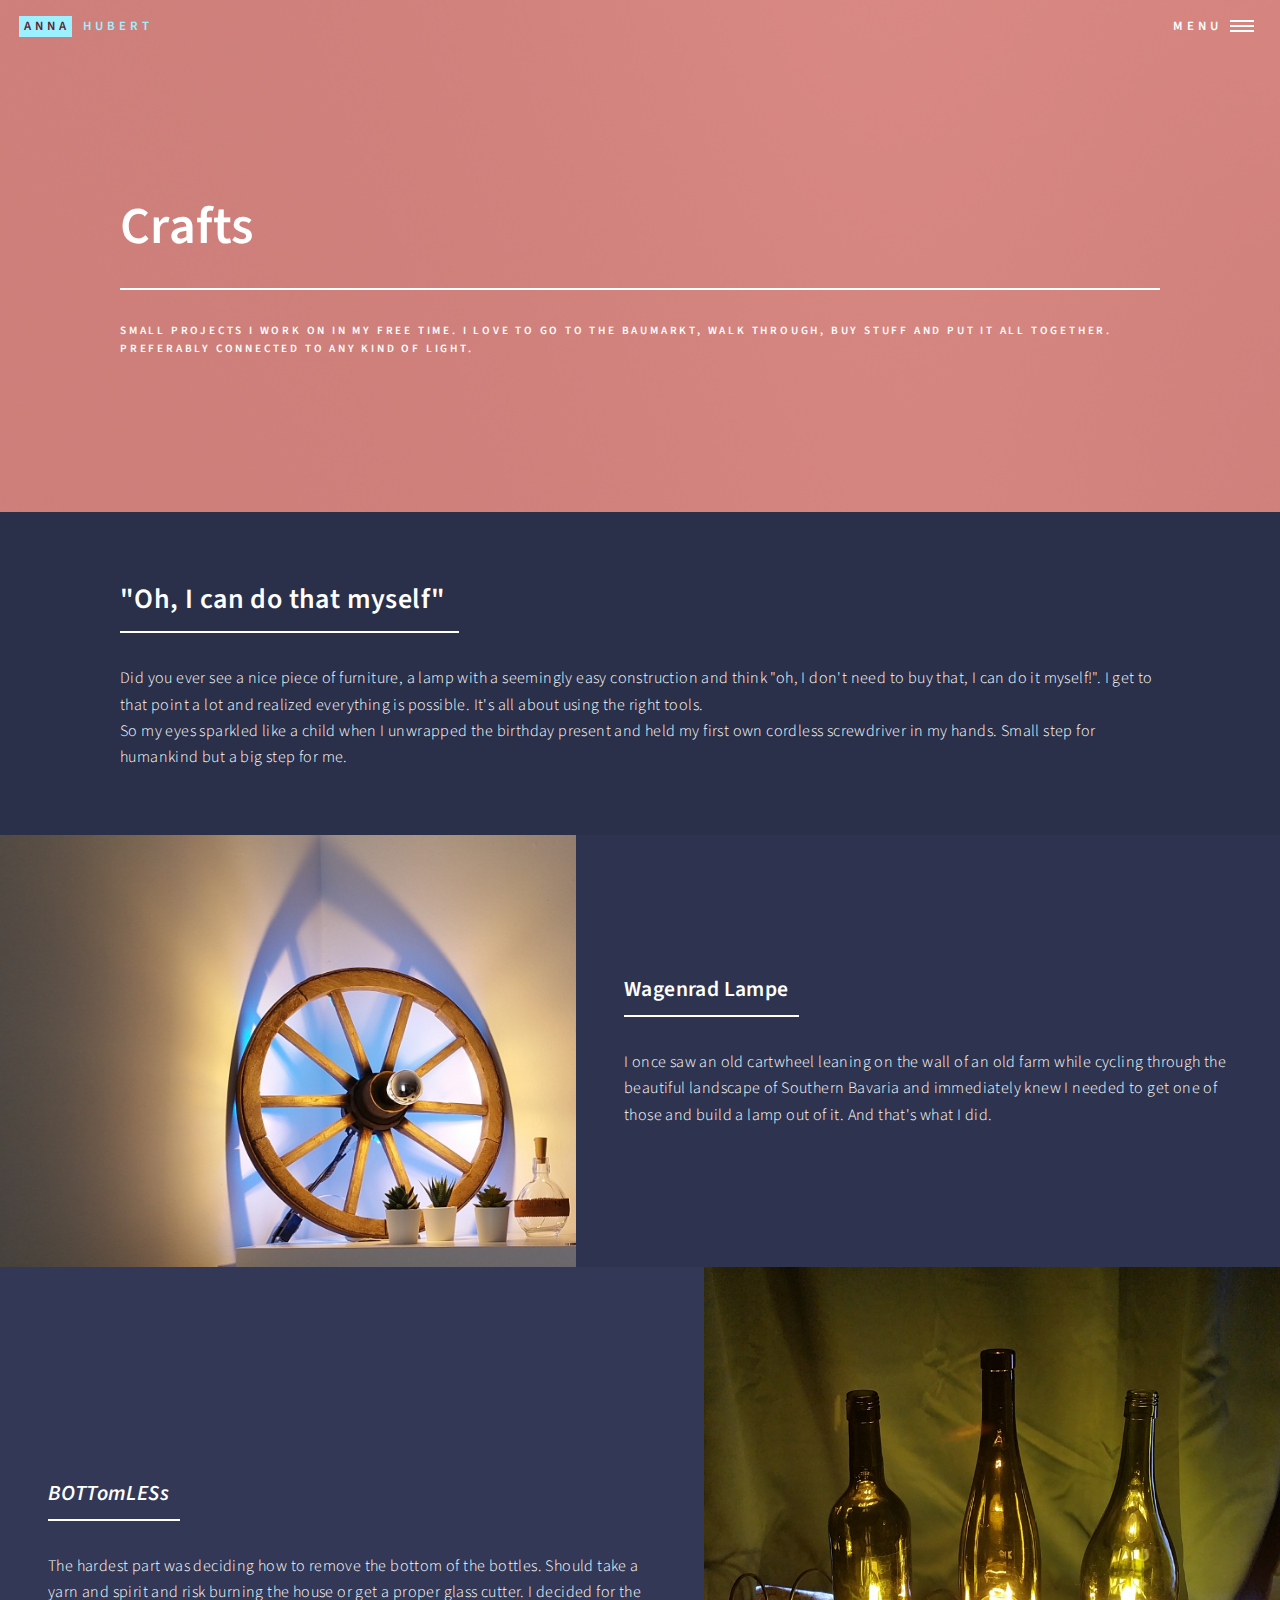
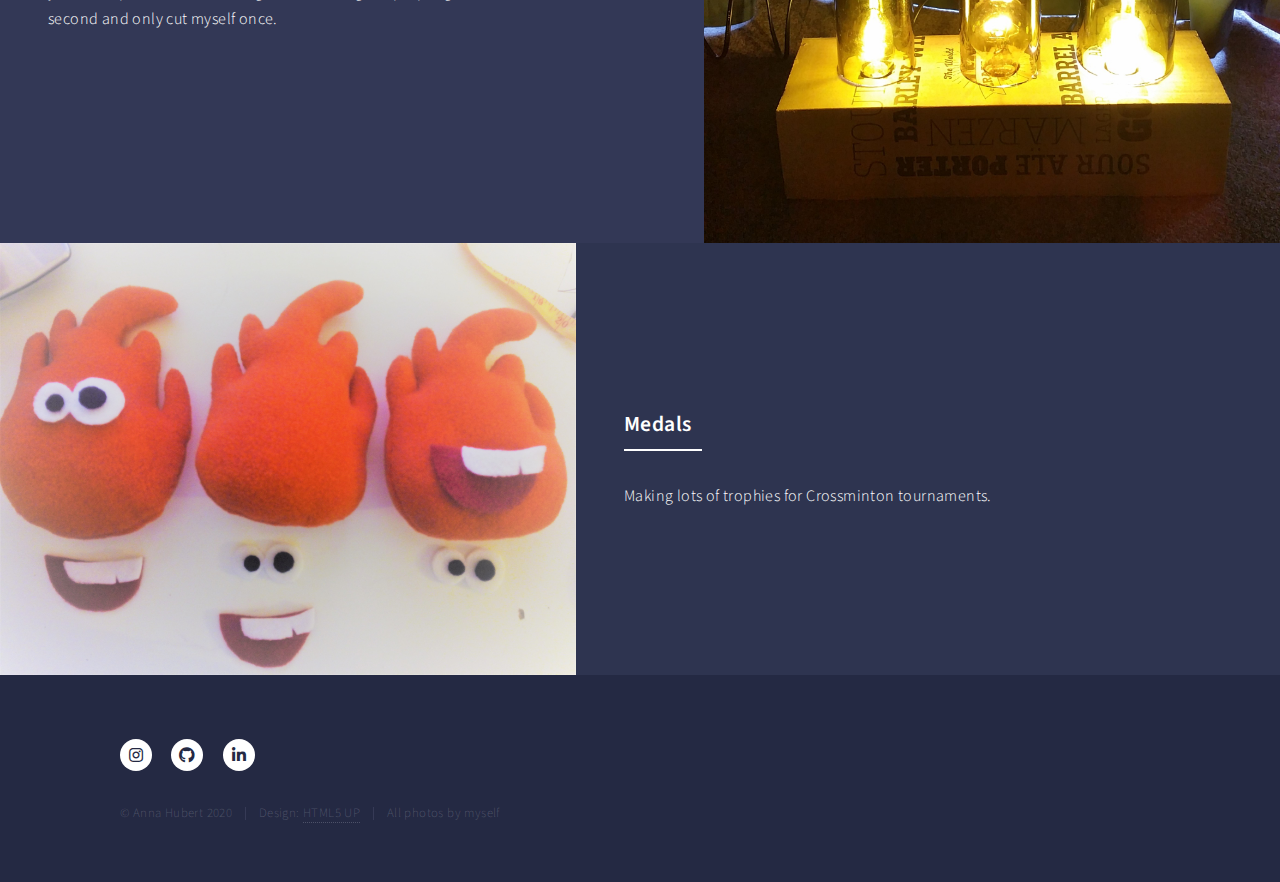
==== commit 5cf62ffc: "add impressum" ====
--- a/crafts.html
+++ b/crafts.html
@@ -115,43 +115,6 @@
 
 	</div>
 
-	<!-- Contact -->
-	<section id="contact">
-		<div class="inner">
-			<section>
-				<form method="post" action="#">
-					<div class="fields">
-						<div class="field half">
-							<label for="name">Name</label>
-							<input type="text" name="name" id="name" />
-						</div>
-						<div class="field half">
-							<label for="email">Email</label>
-							<input type="text" name="email" id="email" />
-						</div>
-						<div class="field">
-							<label for="message">Message</label>
-							<textarea name="message" id="message" rows="6"></textarea>
-						</div>
-					</div>
-					<ul class="actions">
-						<li><input type="submit" value="Send Message" class="primary" /></li>
-						<li><input type="reset" value="Clear" /></li>
-					</ul>
-				</form>
-			</section>
-			<section class="split">
-				<section>
-					<div class="contact-method">
-						<span class="icon solid alt fa-envelope"></span>
-						<h3>Email</h3>
-						<a href="#">a.hubert@campus.lmu.de</a>
-					</div>
-				</section>
-			</section>
-		</div>
-	</section>
-
 	<!-- Footer -->
 	<footer id="footer">
 		<div class="inner">
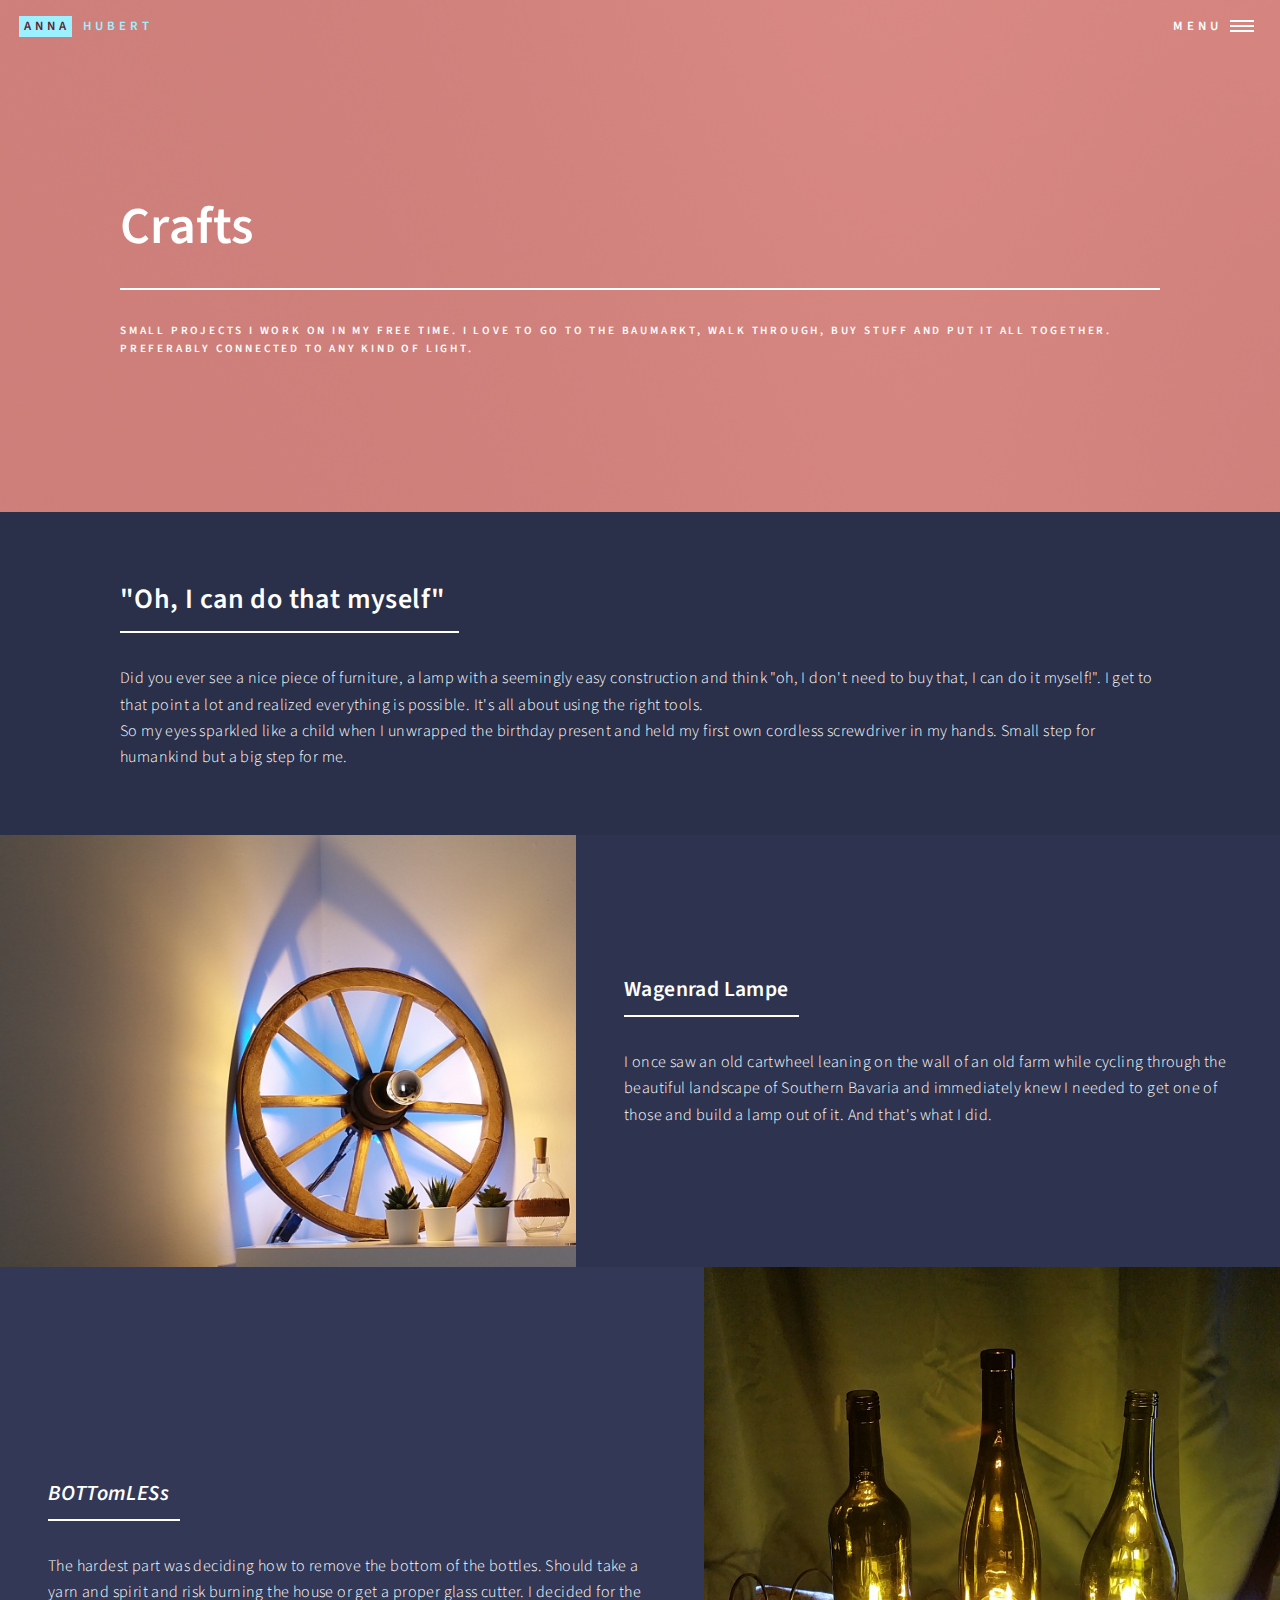
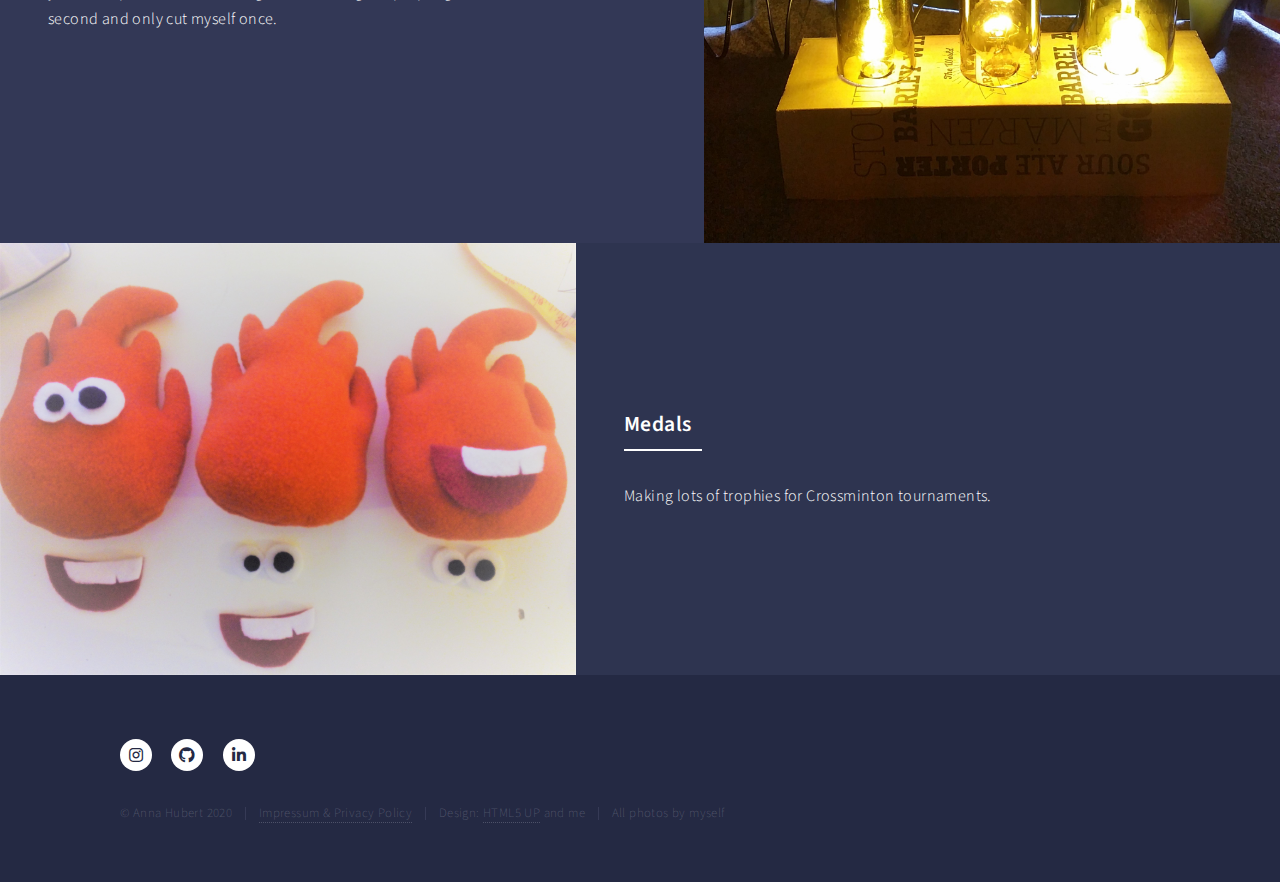
==== commit b777cfb6: "update contact" ====
--- a/crafts.html
+++ b/crafts.html
@@ -119,12 +119,12 @@
 	<footer id="footer">
 		<div class="inner">
 			<ul class="icons">
-				<li><a href="#" class="icon brands alt fa-instagram"><span class="label">Instagram</span></a></li>
-				<li><a href="#" class="icon brands alt fa-github"><span class="label">GitHub</span></a></li>
-				<li><a href="#" class="icon brands alt fa-linkedin-in"><span class="label">LinkedIn</span></a></li>
+				<li><a href="https://instagram.com/crossanna.23?igshid=127avtlv487y0" class="icon brands alt fa-instagram"><span class="label">Instagram</span></a></li>
+				<li><a href="https://github.com/AnHub231" class="icon brands alt fa-github"><span class="label">GitHub</span></a></li>
+				<li><a href="http://www.linkedin.com/in/anna-hubert-munich-ux" class="icon brands alt fa-linkedin-in"><span class="label">LinkedIn</span></a></li>
 			</ul>
 			<ul class="copyright">
-				<li>&copy; Anna Hubert 2020</li><li>Design: <a href="https://html5up.net">HTML5 UP</a></li><li>All photos by myself</li>
+				<li>&copy; Anna Hubert 2020</li><li><a href="impressum.html">Impressum & Privacy Policy</a></li><li>Design: <a href="https://html5up.net">HTML5 UP</a> and me</li><li>All photos by myself</li>
 			</ul>
 		</div>
 	</footer>
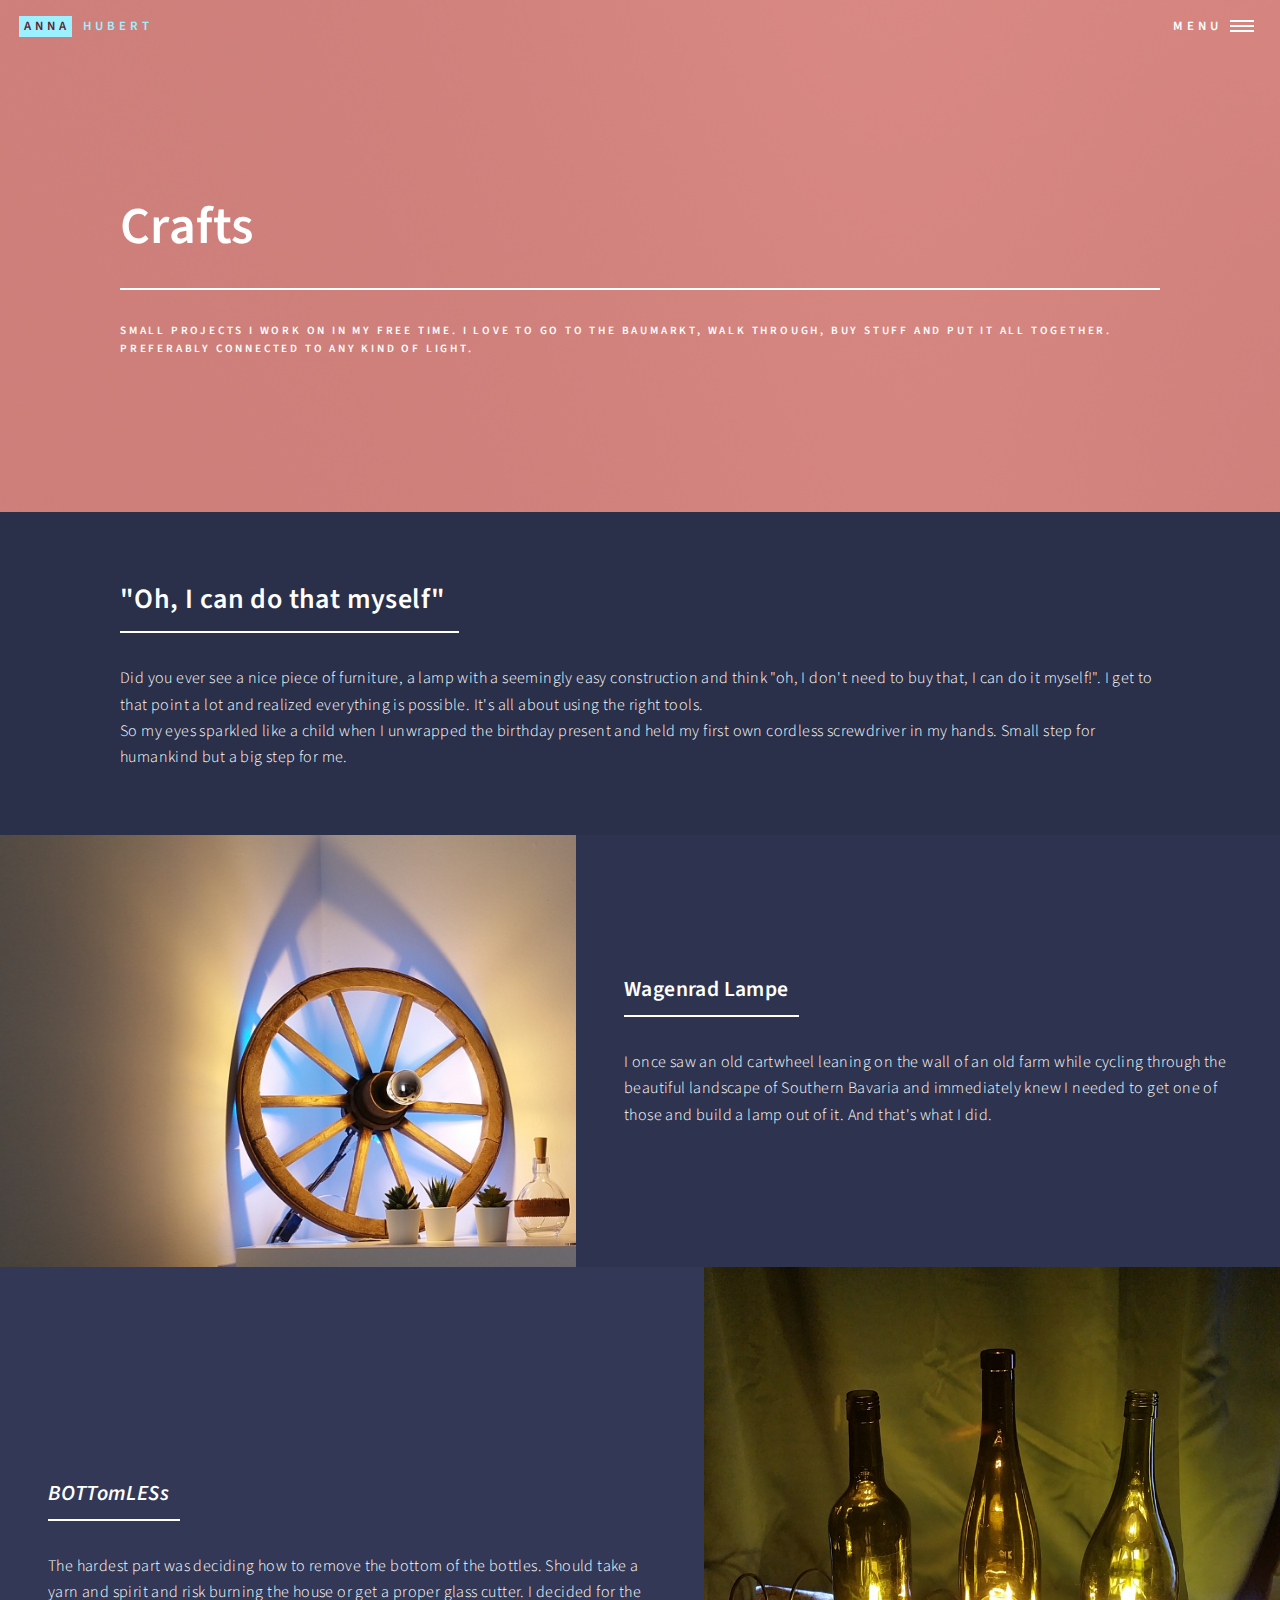
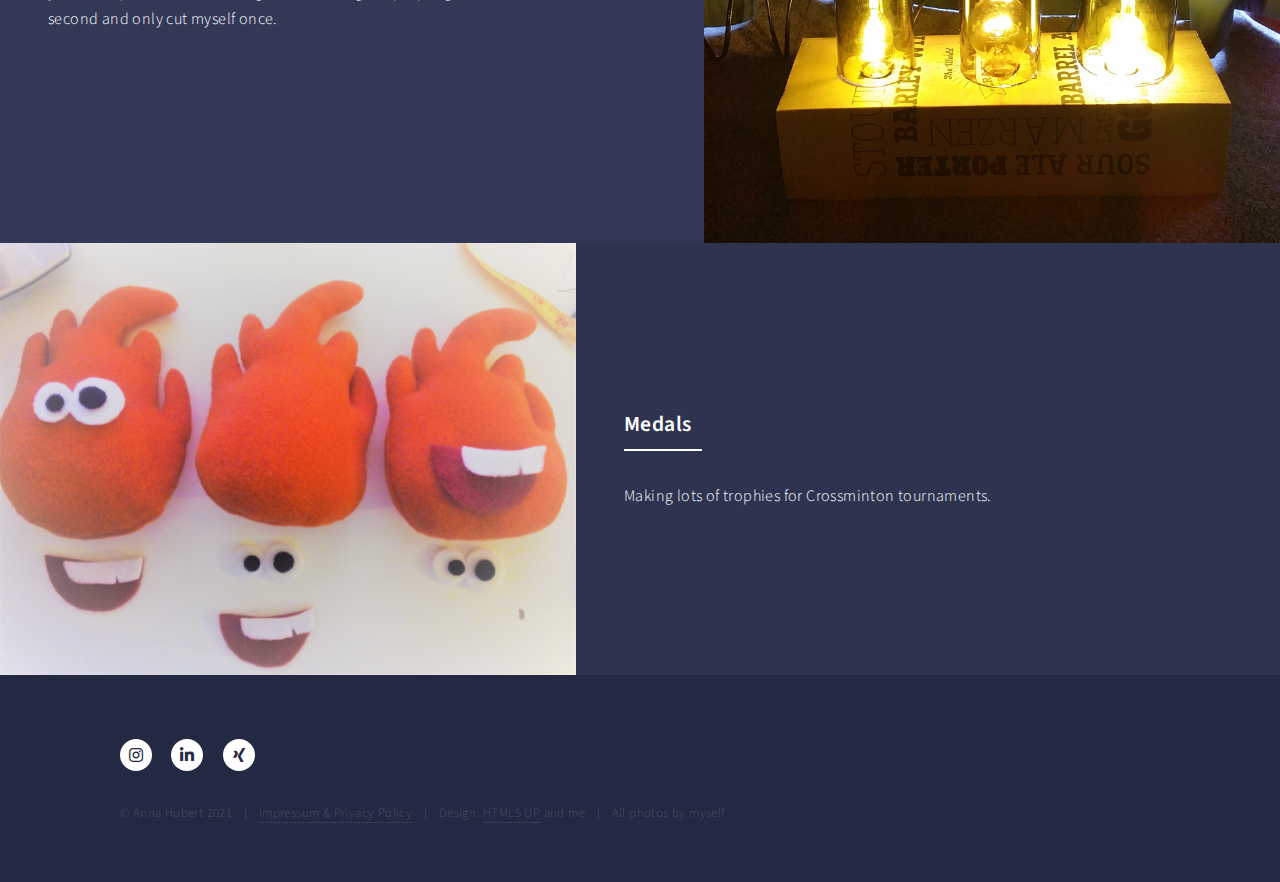
==== commit 2841cf52: "refit project images" ====
--- a/crafts.html
+++ b/crafts.html
@@ -69,7 +69,7 @@
 		<!-- Two -->
 		<section id="two" class="spotlights">
 			<section>
-				<a href="generic.html" class="image">
+				<a class="image">
 					<img src="images/wagenrad01.jpg" alt="" data-position="center center" />
 				</a>
 				<div class="content">
@@ -84,7 +84,7 @@
 
 			<!-- Three -->
 			<section>
-				<a href="generic.html" class="image">
+				<a class="image">
 					<img src="images/bottles02.jpg" alt="" data-position="top center" />
 				</a>
 				<div class="content">
@@ -99,7 +99,7 @@
 
 
 			<section>
-				<a href="generic.html" class="image">
+				<a class="image">
 					<img src="images/poing.jpg" alt="" data-position="25% 25%" />
 				</a>
 				<div class="content">
@@ -120,11 +120,11 @@
 		<div class="inner">
 			<ul class="icons">
 				<li><a href="https://instagram.com/crossanna.23?igshid=127avtlv487y0" class="icon brands alt fa-instagram"><span class="label">Instagram</span></a></li>
-				<li><a href="https://github.com/AnHub231" class="icon brands alt fa-github"><span class="label">GitHub</span></a></li>
 				<li><a href="http://www.linkedin.com/in/anna-hubert-munich-ux" class="icon brands alt fa-linkedin-in"><span class="label">LinkedIn</span></a></li>
-			</ul>
+                <li><a href="https://www.xing.com/profile/Anna_Hubert14" class="icon brands alt fa-xing"><span class="label">Xing</span></a></li>
+            </ul>
 			<ul class="copyright">
-				<li>&copy; Anna Hubert 2020</li><li><a href="impressum.html">Impressum & Privacy Policy</a></li><li>Design: <a href="https://html5up.net">HTML5 UP</a> and me</li><li>All photos by myself</li>
+				<li>&copy; Anna Hubert 2021</li><li><a href="impressum.html">Impressum & Privacy Policy</a></li><li>Design: <a href="https://html5up.net">HTML5 UP</a> and me</li><li>All photos by myself</li>
 			</ul>
 		</div>
 	</footer>
--- a/assets/css/main.css
+++ b/assets/css/main.css
@@ -2942,21 +2942,27 @@
 			-ms-flex-direction: row;
 			flex-direction: row;
 			background-color: #2e3450;
+			width: 100%;
+			max-width: 100%;
+			overflow-x: hidden;
 		}
 
 			.spotlights > section > .image {
 				background-position: center center;
 				background-size: cover;
 				border-radius: 0;
-				display: block;
+				display: flex;
 				position: relative;
 				width: 30%;
+				object-fit: cover;
 			}
 
 				.spotlights > section > .image img {
 					border-radius: 0;
 					display: block;
-					width: 100%;
+					height: 100%;
+					object-fit: cover;
+					overflow-x: hidden;
 				}
 
 				.spotlights > section > .image:before {
@@ -2968,7 +2974,6 @@
 					opacity: 0;
 					position: absolute;
 					top: 0;
-					width: 100%;
 				}
 
 			.spotlights > section > .content {
@@ -3041,6 +3046,7 @@
 
 			.spotlights > section {
 				display: block;
+				overflow-x: hidden;
 			}
 
 				.spotlights > section > .image {
@@ -3056,8 +3062,14 @@
 
 		@media screen and (max-width: 736px) {
 
+			.spotlights > section > .image {
+				width: 100%;
+				overflow-x: hidden;
+			}
+
 			.spotlights > section > .content {
 				padding: 3em 1.5em 1em 1.5em ;
+				width: 100%;
 			}
 
 		}
@@ -3384,6 +3396,8 @@
 		-ms-align-items: center;
 		align-items: center;
 		background-image: url("../../images/banner.jpg");
+		/*width: 1440px;*/
+		width: 100%;
 		display: -moz-flex;
 		display: -webkit-flex;
 		display: -ms-flex;
@@ -3395,12 +3409,13 @@
 		background-size: cover;
 		border-bottom: 0 !important;
 		cursor: default;
-		height: 60vh;
+		height: 900px;
 		margin-bottom: -3.25em;
 		max-height: 32em;
 		min-height: 22em;
 		position: relative;
 		top: -3.25em;
+		overflow-x: hidden;
 	}
 
 		#banner:after {
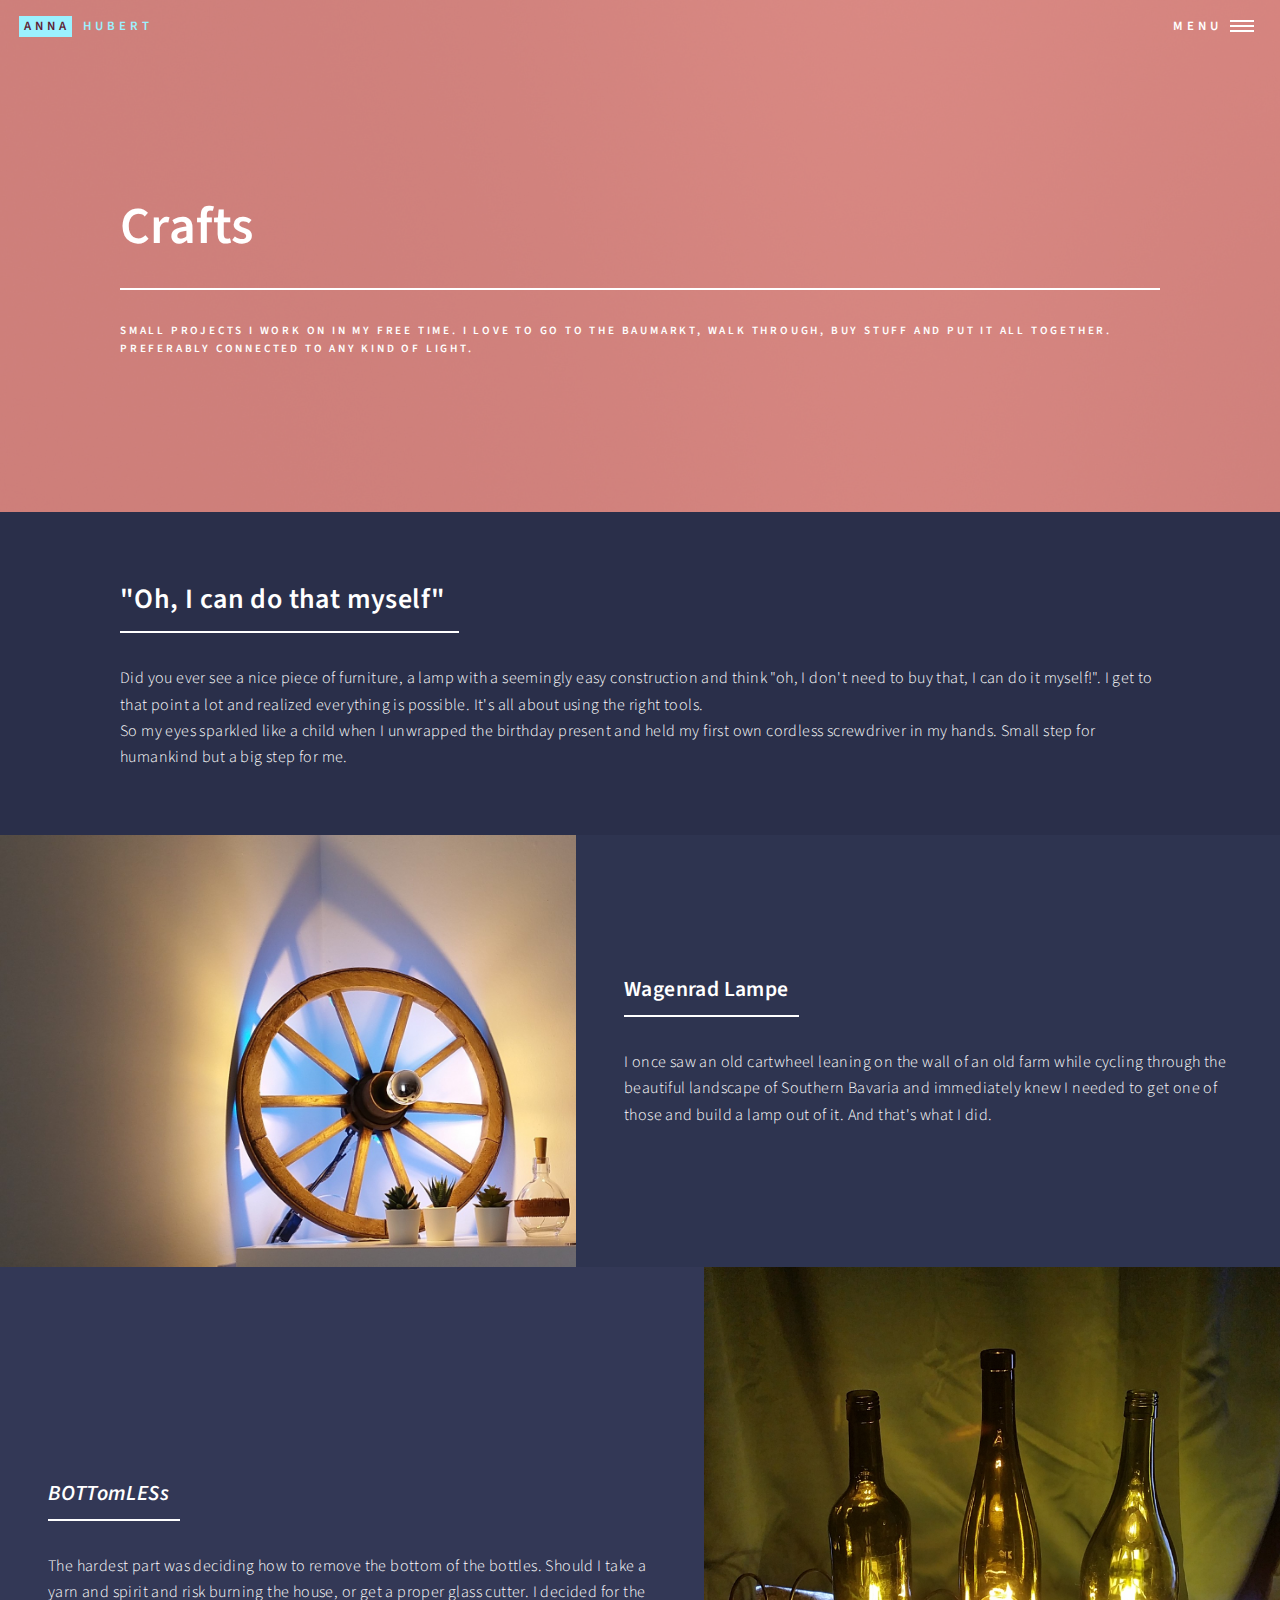
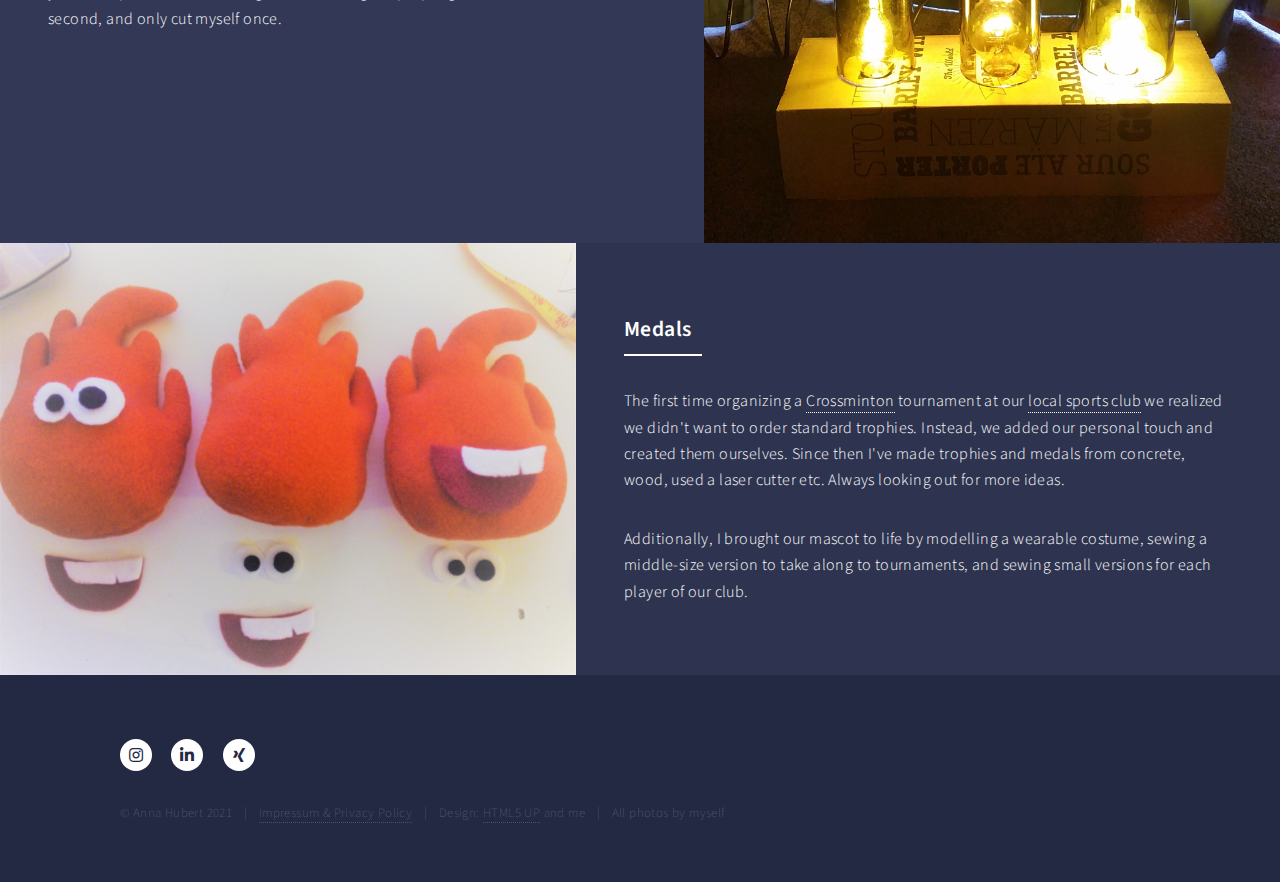
==== commit dbc7a61c: "change link target to blank" ====
--- a/crafts.html
+++ b/crafts.html
@@ -92,7 +92,7 @@
 						<header class="major">
 							<h3><i>BOTTomLESs</i></h3>
 						</header>
-						<p>The hardest part was deciding how to remove the bottom of the bottles. Should take a yarn and spirit and risk burning the house or get a proper glass cutter. I decided for the second and only cut myself once. </p>
+						<p>The hardest part was deciding how to remove the bottom of the bottles. Should I take a yarn and spirit and risk burning the house, or get a proper glass cutter. I decided for the second, and only cut myself once. </p>
 					</div>
 				</div>
 			</section>
@@ -107,7 +107,8 @@
 						<header class="major">
 							<h3>Medals</h3>
 						</header>
-						<p>Making lots of trophies for Crossminton tournaments.</p>
+						<p>The first time organizing a <a href="https://www.crossminton.de/" class="link" target="_blank">Crossminton</a> tournament at our <a href="https://www.tsv-poing.eu/sportangebote/crossminton/" class="link" target="_blank">local sports club</a> we realized we didn't want to order standard trophies. Instead, we added our personal touch and created them ourselves. Since then I've made trophies and medals from concrete, wood, used a laser cutter etc. Always looking out for more ideas.</p>
+						<p>Additionally, I brought our mascot to life by modelling a wearable costume, sewing a middle-size version to take along to tournaments, and sewing small versions for each player of our club.</p>
 					</div>
 				</div>
 			</section>
@@ -119,12 +120,12 @@
 	<footer id="footer">
 		<div class="inner">
 			<ul class="icons">
-				<li><a href="https://instagram.com/crossanna.23?igshid=127avtlv487y0" class="icon brands alt fa-instagram"><span class="label">Instagram</span></a></li>
-				<li><a href="http://www.linkedin.com/in/anna-hubert-munich-ux" class="icon brands alt fa-linkedin-in"><span class="label">LinkedIn</span></a></li>
-                <li><a href="https://www.xing.com/profile/Anna_Hubert14" class="icon brands alt fa-xing"><span class="label">Xing</span></a></li>
+				<li><a href="https://instagram.com/crossanna.23?igshid=127avtlv487y0" class="icon brands alt fa-instagram" target="_blank"><span class="label">Instagram</span></a></li>
+				<li><a href="http://www.linkedin.com/in/anna-hubert-munich-ux" class="icon brands alt fa-linkedin-in" target="_blank"><span class="label">LinkedIn</span></a></li>
+                <li><a href="https://www.xing.com/profile/Anna_Hubert14" class="icon brands alt fa-xing" target="_blank"><span class="label">Xing</span></a></li>
             </ul>
 			<ul class="copyright">
-				<li>&copy; Anna Hubert 2021</li><li><a href="impressum.html">Impressum & Privacy Policy</a></li><li>Design: <a href="https://html5up.net">HTML5 UP</a> and me</li><li>All photos by myself</li>
+				<li>&copy; Anna Hubert 2021</li><li><a href="impressum.html">Impressum & Privacy Policy</a></li><li>Design: <a href="https://html5up.net" target="_blank">HTML5 UP</a> and me</li><li>All photos by myself</li>
 			</ul>
 		</div>
 	</footer>
--- a/assets/css/main.css
+++ b/assets/css/main.css
@@ -2954,13 +2954,13 @@
 				display: flex;
 				position: relative;
 				width: 30%;
-				object-fit: cover;
 			}
 
 				.spotlights > section > .image img {
 					border-radius: 0;
 					display: block;
 					height: 100%;
+					width: 100%;
 					object-fit: cover;
 					overflow-x: hidden;
 				}
@@ -2970,6 +2970,7 @@
 					content: '';
 					display: block;
 					height: 100%;
+					width: 100%;
 					left: 0;
 					opacity: 0;
 					position: absolute;
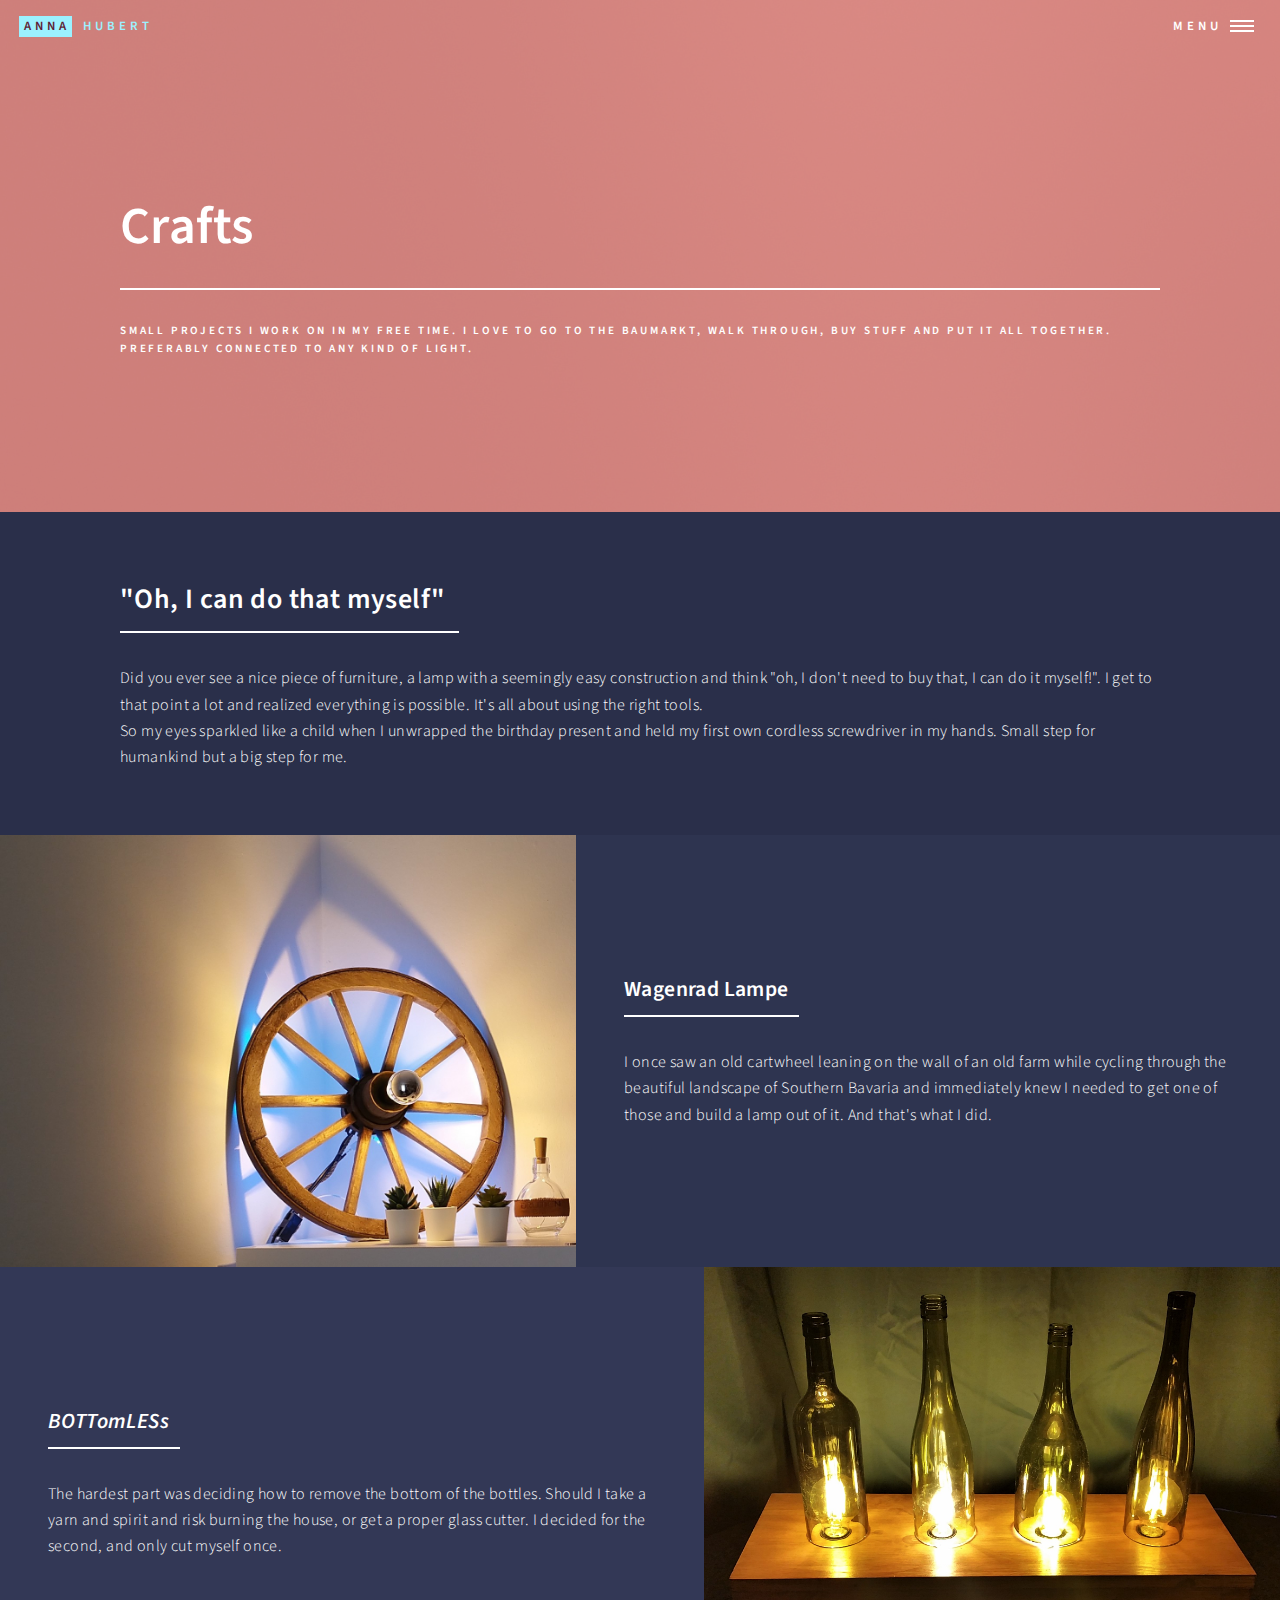
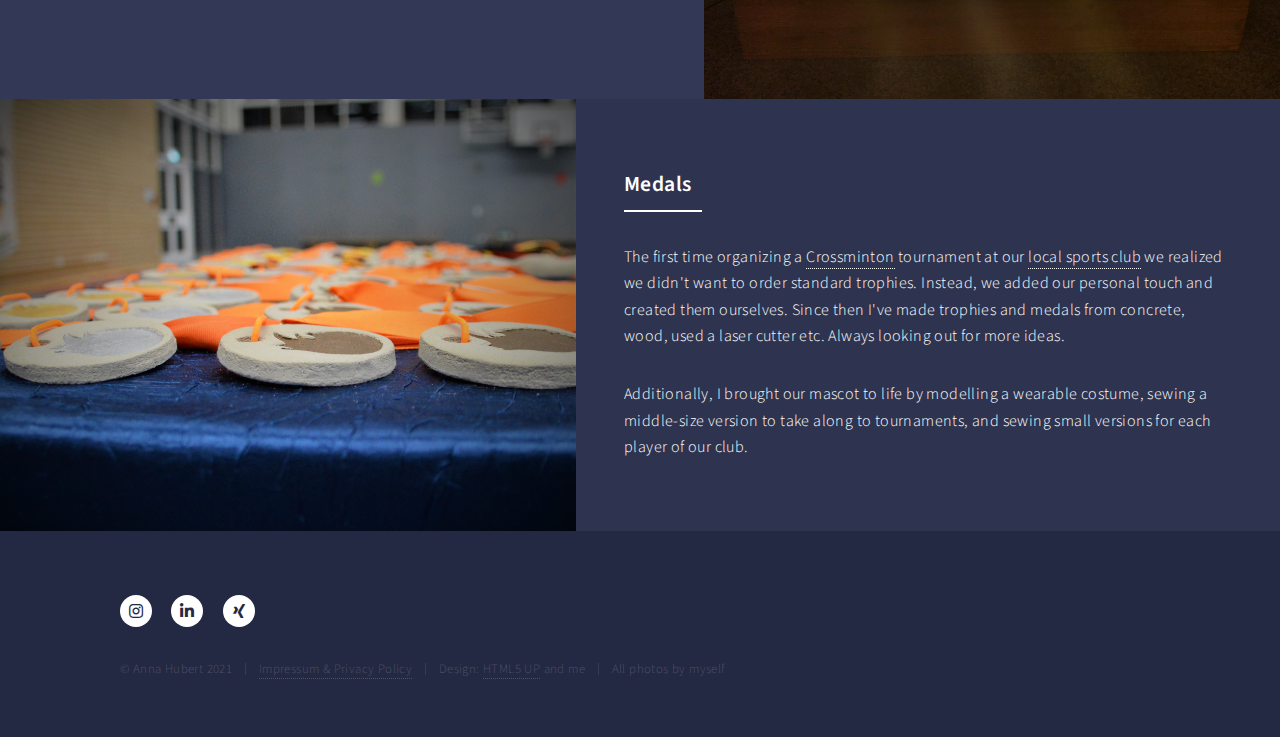
==== commit 9582c6a1: "changed pictures" ====
--- a/crafts.html
+++ b/crafts.html
@@ -85,7 +85,7 @@
 			<!-- Three -->
 			<section>
 				<a class="image">
-					<img src="images/bottles02.jpg" alt="" data-position="top center" />
+					<img src="images/bottles.jpg" alt="" data-position="top center" />
 				</a>
 				<div class="content">
 					<div class="inner">
@@ -100,7 +100,7 @@
 
 			<section>
 				<a class="image">
-					<img src="images/poing.jpg" alt="" data-position="25% 25%" />
+					<img src="images/trophies.jpg" alt="" data-position="25% 25%" />
 				</a>
 				<div class="content">
 					<div class="inner">
